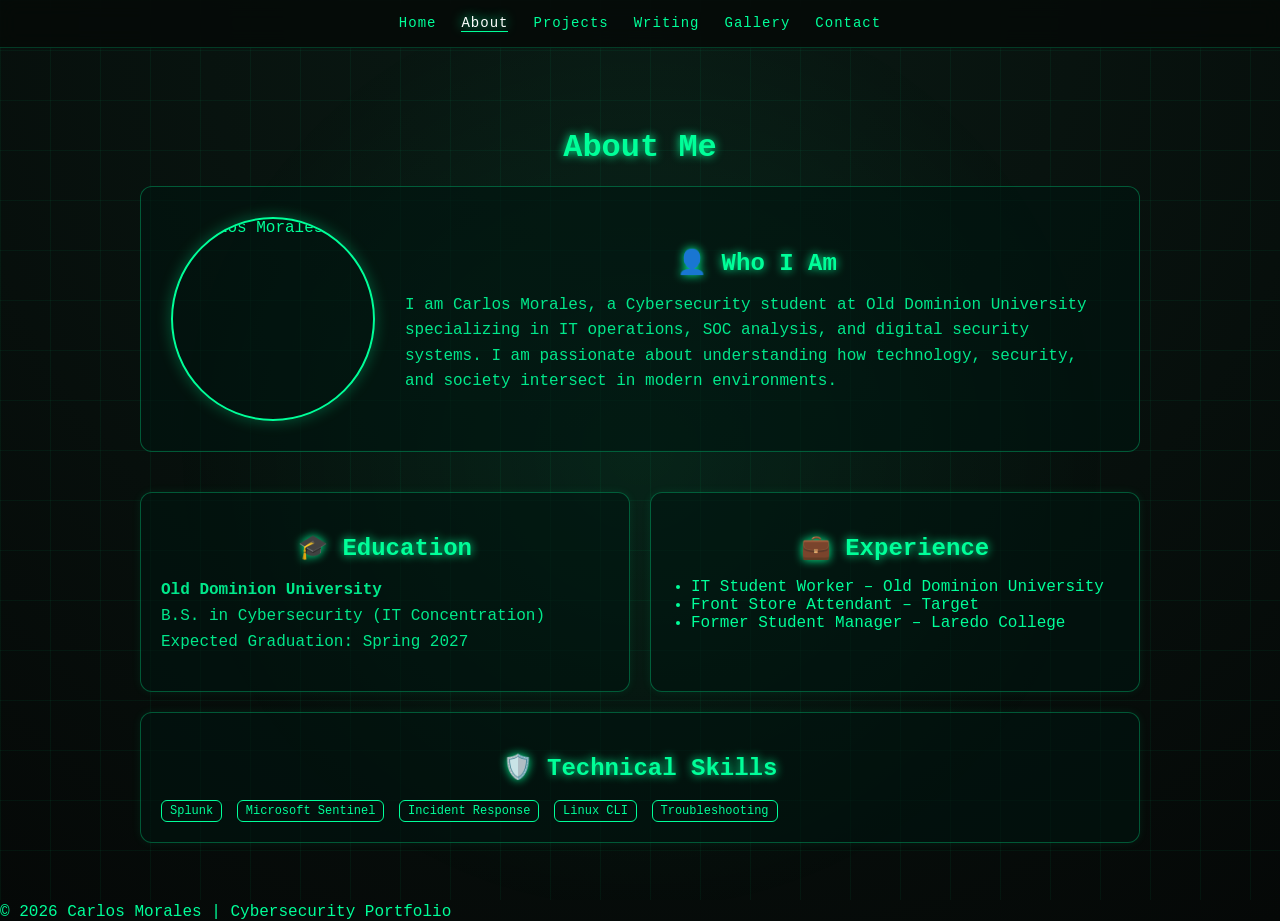
==== about.html @ 2732635e "g" ====
<!DOCTYPE html>
<html lang="en">
<head>
    <meta charset="UTF-8">
    <meta name="viewport" content="width=device-width, initial-scale=1.0">
    <title>About | Carlos Morales</title>
    <link rel="stylesheet" href="css/style.css">
    <style>
        /* --- PROFILE SECTION CSS --- */
        /* Layout and containment for the profile info */
        .profile-header {
            display: flex;
            align-items: center;
            gap: 30px;
            margin-bottom: 40px;
            background: rgba(0, 20, 15, 0.6); /* Semi-transparent green background */
            border: 1px solid rgba(0, 255, 153, 0.3); /* Cybersecurity green border */
            padding: 30px;
            border-radius: 12px;
        }

        /* Styles for your Profile picture circle */
        .profile-pic {
            width: 200px;
            height: 200px;
            border-radius: 50%; /* Perfect circle */
            border: 2px solid #00ff99; /* Glowing green border */
            object-fit: cover; /* Ensures the photo fills the circle beautifully */
            box-shadow: 0 0 15px rgba(0, 255, 153, 0.3); /* Subtle green glow */
            flex-shrink: 0; /* Prevents the circle from being squished on mobile */
        }

        .profile-text {
            flex: 1;
        }

        /* Typography spacing */
        .profile-text h2 {
            margin-bottom: 10px;
        }

        /* --- RESPONSIVE ADJUSTMENTS --- */
        /* For phones and smaller screens */
        @media (max-width: 768px) {
            .profile-header {
                flex-direction: column; /* Stack vertically on small screens */
                text-align: center;
                gap: 15px;
            }
        }
    </style>
</head>
<body>

<nav class="navbar">
    <a href="index.html" class="nav-link">Home</a>
    <a href="about.html" class="nav-link active">About</a>
    <a href="projects.html" class="nav-link">Projects</a>
    <a href="writing.html" class="nav-link">Writing</a>
    <a href="gallery.html" class="nav-link">Gallery</a>
    <a href="contact.html" class="nav-link">Contact</a>
</nav>

<div class="container">

    <h1>About Me</h1>

    <div class="profile-header">
        <img src="assets/Profile.jpg" alt="Carlos Morales" class="profile-pic">
        
        <div class="profile-text">
            <h2>👤 Who I Am</h2>
            <p>
                I am Carlos Morales, a Cybersecurity student at Old Dominion University specializing in IT operations, 
                SOC analysis, and digital security systems. I am passionate about understanding how technology, security, 
                and society intersect in modern environments.
            </p>
        </div>
    </div>

    <div class="grid">
        <div class="card">
            <h2>🎓 Education</h2>
            <p>
                <strong>Old Dominion University</strong><br>
                B.S. in Cybersecurity (IT Concentration)<br>
                Expected Graduation: Spring 2027
            </p>
        </div>

        <div class="card">
            <h2>💼 Experience</h2>
            <ul style="padding-left: 20px;">
                <li>IT Student Worker – Old Dominion University</li>
                <li>Front Store Attendant – Target</li>
                <li>Former Student Manager – Laredo College</li>
            </ul>
        </div>
    </div>

    <div class="card" style="margin-top: 20px;">
        <h2>🛡️ Technical Skills</h2>
        <div class="tag">Splunk</div>
        <div class="tag">Microsoft Sentinel</div>
        <div class="tag">Incident Response</div>
        <div class="tag">Linux CLI</div>
        <div class="tag">Troubleshooting</div>
    </div>

</div>

<footer>
    © 2026 Carlos Morales | Cybersecurity Portfolio
</footer>

</body>
</html>
---- css/style.css ----
/* ===== GLOBAL BASE ===== */
body {
    margin: 0;
    font-family: 'Courier New', monospace;
    background: radial-gradient(circle at top, #0a1a14, #050807);
    color: #00ff99;

    position: relative;
    overflow-x: hidden;
}

/* ===== NAVBAR CORE ===== */
.navbar {
    position: sticky;
    top: 0;
    z-index: 1000;

    display: flex;
    justify-content: center;
    gap: 25px;

    padding: 15px 10px;

    background: rgba(5, 10, 8, 0.85);
    backdrop-filter: blur(10px);

    border-bottom: 1px solid rgba(0, 255, 153, 0.2);
}

/* ===== NAV LINKS ===== */
.nav-link {
    color: #00ff99;
    text-decoration: none;
    font-size: 14px;
    letter-spacing: 1px;

    position: relative;
    transition: all 0.3s ease;
}

.nav-link:hover {
    color: #ffffff;
    text-shadow: 0 0 10px #00ff99;
    transform: translateY(-2px);
}

.nav-link::after {
    content: "";
    position: absolute;
    left: 0;
    bottom: -5px;

    width: 0%;
    height: 1px;

    background: #00ff99;
    transition: width 0.3s ease;
}

.nav-link:hover::after {
    width: 100%;
}

.nav-link.active {
    color: white;
    text-shadow: 0 0 12px #00ff99;
    border-bottom: 1px solid #00ff99;
}

/* ===== CYBER BACKGROUND GRID ===== */
body::before {
    content: "";
    position: fixed;
    top: 0;
    left: 0;

    width: 100%;
    height: 100%;

    background-image:
        linear-gradient(rgba(0,255,153,0.05) 1px, transparent 1px),
        linear-gradient(90deg, rgba(0,255,153,0.05) 1px, transparent 1px);

    background-size: 50px 50px;

    z-index: -2;
    animation: gridMove 20s linear infinite;
}

body::after {
    content: "";
    position: fixed;
    top: 0;
    left: 0;

    width: 100%;
    height: 100%;

    background: radial-gradient(circle at center, rgba(0,255,153,0.08), transparent 60%);
    z-index: -1;
}

@keyframes gridMove {
    0% { transform: translate(0, 0); }
    100% { transform: translate(50px, 50px); }
}

/* ===== LAYOUT SYSTEM ===== */
.container {
    max-width: 1000px;
    margin: auto;
    padding: 60px 20px;
}

/* ===== TYPOGRAPHY ===== */
h1, h2 {
    text-align: center;
    text-shadow: 0 0 10px #00ff99;
}

h1 {
    margin-bottom: 20px;
}

h2 {
    margin-bottom: 10px;
}

p {
    line-height: 1.6;
    opacity: 0.9;
}

/* ===== GRID SYSTEM ===== */
.grid,
.project-grid {
    display: grid;
    grid-template-columns: repeat(auto-fit, minmax(250px, 1fr));
    gap: 20px;
}

/* ===== CARD SYSTEM ===== */
.card,
.project-card {
    background: rgba(0, 20, 15, 0.6);
    border: 1px solid rgba(0,255,153,0.3);
    padding: 20px;
    border-radius: 12px;
    transition: 0.3s;
    box-shadow: 0 0 10px rgba(0,255,153,0.08);
}

.card:hover,
.project-card:hover {
    transform: translateY(-5px);
    box-shadow: 0 0 25px rgba(0,255,153,0.25);
}

/* ===== TAGS (PROJECT LABELS) ===== */
.tag {
    display: inline-block;
    font-size: 12px;
    padding: 3px 8px;
    margin-top: 8px;
    margin-right: 5px;
    border: 1px solid #00ff99;
    border-radius: 6px;
}
/* ===== GALLERY ===== */
.gallery-grid {
    display: grid;
    grid-template-columns: repeat(auto-fit, minmax(250px, 1fr));
    gap: 20px;
    margin-top: 40px;
}

.gallery-item {
    text-align: center;
}

.gallery-item img {
    width: 100%;
    border-radius: 10px;
    border: 1px solid rgba(0,255,153,0.3);
    transition: 0.3s;
}

.gallery-item img:hover {
    transform: scale(1.03);
    box-shadow: 0 0 20px rgba(0,255,153,0.3);
}

.gallery-item p {
    margin-top: 10px;
    font-size: 14px;
    opacity: 0.8;
}
/* =========================================================
   🔥 GALLERY: CASE STUDY MODE UPGRADE
   ========================================================= */

/* ===== GALLERY ITEM UPGRADE ===== */
.gallery-item {
    position: relative;
    overflow: hidden;
    border-radius: 10px;
    border: 1px solid rgba(0,255,153,0.25);
    background: rgba(0,20,15,0.4);
    cursor: pointer;
    transition: 0.3s ease;
}

.gallery-item:hover {
    transform: translateY(-5px);
    box-shadow: 0 0 20px rgba(0,255,153,0.25);
}

.gallery-item img {
    width: 100%;
    height: 200px;
    object-fit: cover;
    display: block;
    transition: 0.4s ease;
}

.gallery-item:hover img {
    transform: scale(1.08);
    filter: brightness(0.6);
}

/* caption overlay */
.gallery-item p {
    position: absolute;
    bottom: 0;
    left: 0;
    width: 100%;
    margin: 0;

    padding: 12px;
    font-size: 13px;

    background: rgba(0,0,0,0.75);
    color: #00ff99;

    opacity: 0;
    transition: 0.3s ease;
}

.gallery-item:hover p {
    opacity: 1;
}


/* =========================================================
   🔥 MODAL SYSTEM (CASE STUDY POPUP)
   ========================================================= */

.modal {
    display: none;
    position: fixed;
    top: 0;
    left: 0;

    width: 100%;
    height: 100%;

    background: rgba(0,0,0,0.85);
    backdrop-filter: blur(6px);

    justify-content: center;
    align-items: center;

    z-index: 2000;
}

.modal-content {
    background: rgba(5, 15, 10, 0.95);
    border: 1px solid #00ff99;
    border-radius: 12px;

    width: 90%;
    max-width: 600px;

    padding: 25px;

    box-shadow: 0 0 25px rgba(0,255,153,0.25);
}

.modal-content h2 {
    margin-top: 0;
    text-shadow: 0 0 10px #00ff99;
}

.close {
    float: right;
    cursor: pointer;
    font-size: 20px;
    color: #00ff99;
    transition: 0.2s;
}

.close:hover {
    color: white;
    text-shadow: 0 0 10px #00ff99;
}


/* =========================================================
   🔥 FADE-IN ANIMATION (GLOBAL POLISH)
   ========================================================= */

.fade-in {
    animation: fadeIn 0.8s ease forwards;
}

@keyframes fadeIn {
    from {
        opacity: 0;
        transform: translateY(15px);
    }
    to {
        opacity: 1;
        transform: translateY(0);
    }
}
html {
    scroll-behavior: smooth;
}
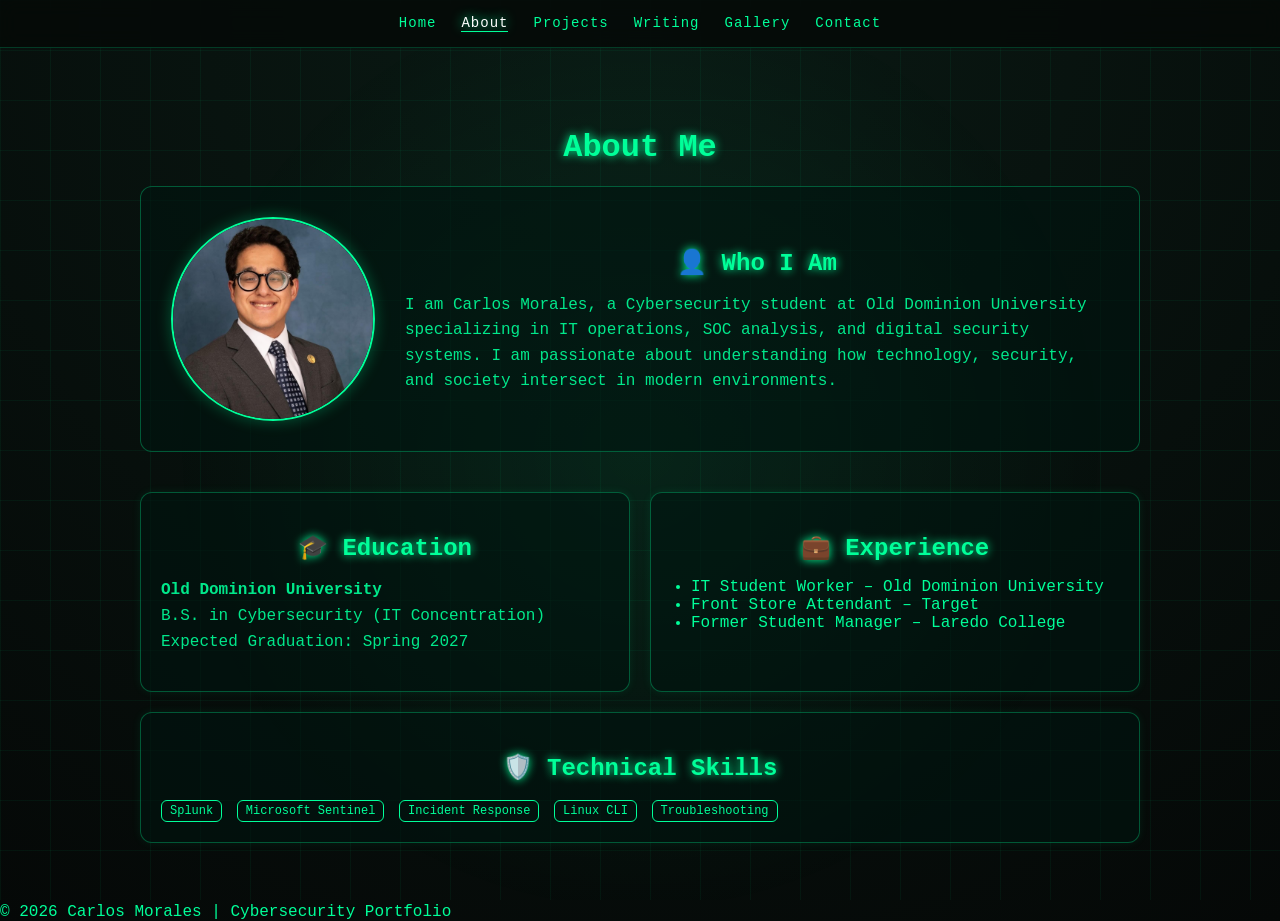
==== commit 0b498b7f: "p" ====
--- a/about.html
+++ b/about.html
@@ -66,7 +66,7 @@
     <h1>About Me</h1>
 
     <div class="profile-header">
-        <img src="assets/Profile.jpg" alt="Carlos Morales" class="profile-pic">
+        <img src="./assets/Profile.jpg" alt="Carlos Morales" class="profile-pic">
         
         <div class="profile-text">
             <h2>👤 Who I Am</h2>
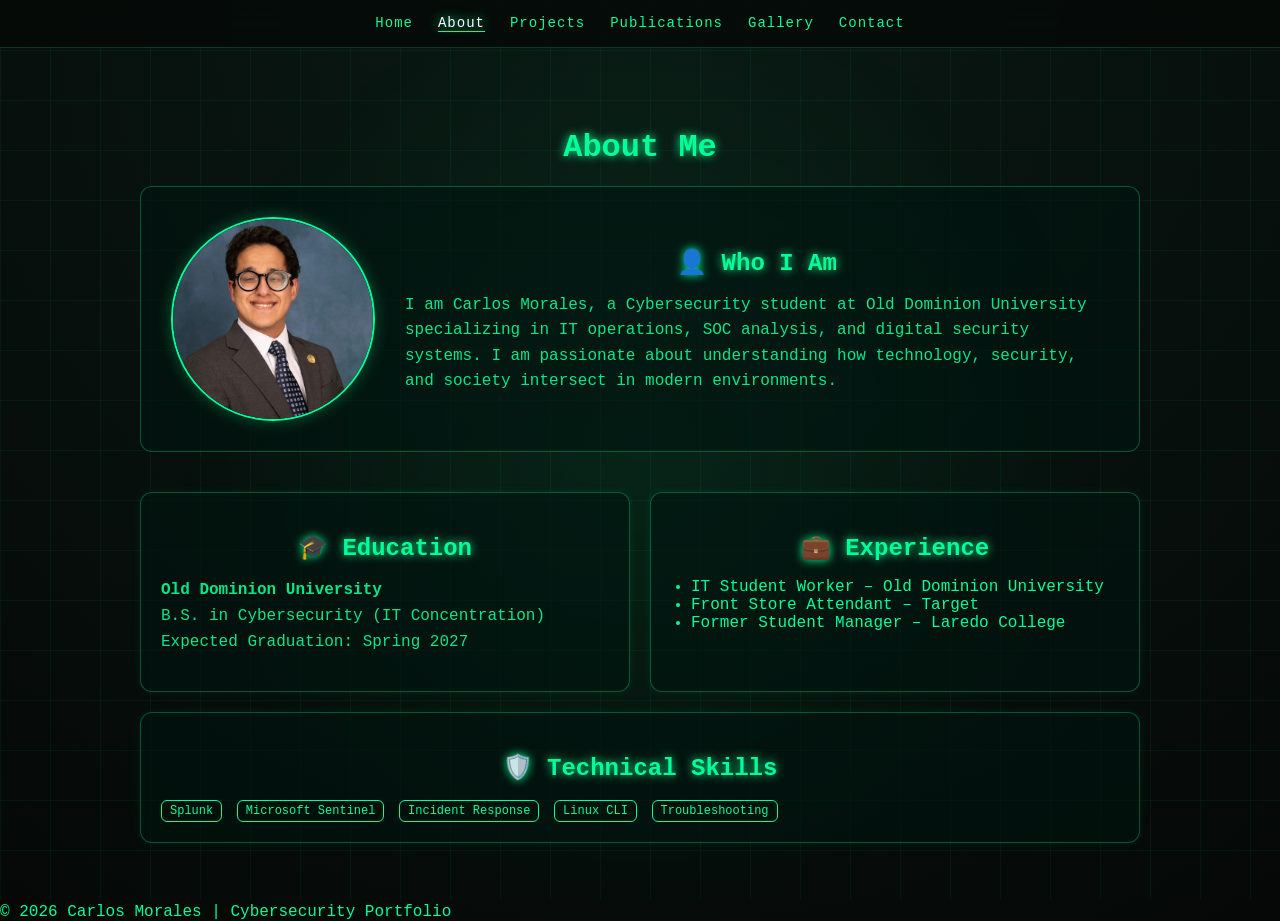
==== commit 40673884: "7" ====
--- a/about.html
+++ b/about.html
@@ -56,7 +56,7 @@
     <a href="index.html" class="nav-link">Home</a>
     <a href="about.html" class="nav-link active">About</a>
     <a href="projects.html" class="nav-link">Projects</a>
-    <a href="writing.html" class="nav-link">Writing</a>
+    <a href="writing.html" class="nav-link">Publications</a>
     <a href="gallery.html" class="nav-link">Gallery</a>
     <a href="contact.html" class="nav-link">Contact</a>
 </nav>
--- a/css/style.css
+++ b/css/style.css
@@ -129,6 +129,19 @@
 p {
     line-height: 1.6;
     opacity: 0.9;
+}
+/* ===== TYPOGRAPHY ===== */
+h1, h2 {
+    text-align: center;
+    text-shadow: 0 0 10px #00ff99;
+}
+
+/* Add this new rule here */
+.center-text {
+    text-align: center;
+    display: block;
+    width: 100%;
+    margin-bottom: 30px;
 }
 
 /* ===== GRID SYSTEM ===== */
@@ -325,4 +338,94 @@
 }
 html {
     scroll-behavior: smooth;
+}
+/* =========================================================
+   🚀 INTERACTIVE GALLERY FIXES
+   ========================================================= */
+
+/* 1. Smooth Scrolling: Makes the page "glide" down instead of jumping instantly */
+html {
+    scroll-behavior: smooth;
+}
+
+/* 2. Scroll Margin: This is the most important part! 
+   It tells the browser: "Stop 100px above the section" so the navbar doesn't cover the title. */
+section {
+    scroll-margin-top: 100px;
+}
+
+/* 3. Blog Container Styling: Adds some extra space between your grid and your stories */
+.blog-container {
+    margin-top: 50px;
+    padding-top: 20px;
+}
+
+/* 4. Link Clean-up: Removes the underline from the images so they look like buttons */
+.gallery-grid a {
+    text-decoration: none;
+    color: inherit;
+    display: block;
+}
+/* =========================================================
+   🚀 WRITING TAB SYSTEM
+   ========================================================= */
+
+.tabs {
+    display: flex;
+    justify-content: center;
+    flex-wrap: wrap;
+    gap: 12px;
+    margin-bottom: 40px;
+}
+
+.tab-button {
+    padding: 10px 18px;
+
+    border: 1px solid rgba(0,255,153,0.4);
+    border-radius: 8px;
+
+    background: rgba(0,20,15,0.5);
+
+    color: #00ff99;
+    font-family: 'Courier New', monospace;
+    font-size: 14px;
+    letter-spacing: 1px;
+
+    cursor: pointer;
+
+    transition: all 0.3s ease;
+}
+
+.tab-button:hover {
+    transform: translateY(-2px);
+    background: rgba(0,255,153,0.12);
+    box-shadow: 0 0 15px rgba(0,255,153,0.25);
+    color: white;
+}
+
+/* ACTIVE TAB */
+.tab-button.active-tab {
+    background: rgba(0,255,153,0.15);
+    box-shadow: 0 0 20px rgba(0,255,153,0.35);
+    color: white;
+}
+
+/* =========================================================
+   ✨ TAB ANIMATIONS
+   ========================================================= */
+
+.tab-content {
+    display: none;
+    opacity: 0;
+    transform: translateY(12px);
+
+    transition:
+        opacity 0.4s ease,
+        transform 0.4s ease;
+}
+
+.tab-content.active {
+    display: block;
+    opacity: 1;
+    transform: translateY(0);
 }
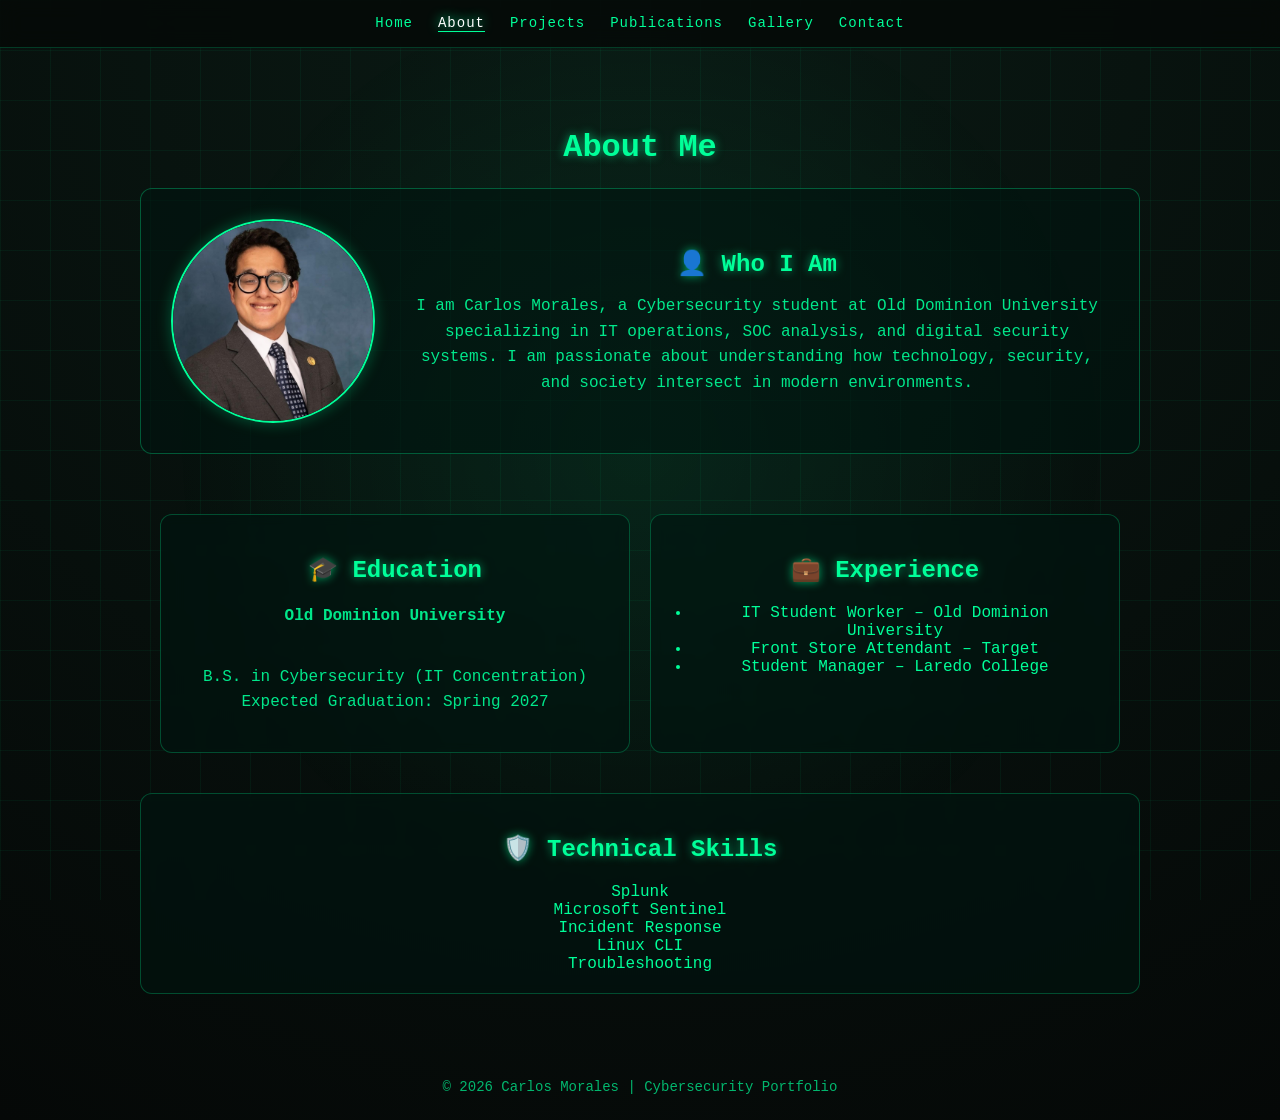
==== commit c1be723a: "2" ====
--- a/about.html
+++ b/about.html
@@ -93,7 +93,7 @@
             <ul style="padding-left: 20px;">
                 <li>IT Student Worker – Old Dominion University</li>
                 <li>Front Store Attendant – Target</li>
-                <li>Former Student Manager – Laredo College</li>
+                <li>Student Manager – Laredo College</li>
             </ul>
         </div>
     </div>
--- a/css/style.css
+++ b/css/style.css
@@ -4,85 +4,22 @@
     font-family: 'Courier New', monospace;
     background: radial-gradient(circle at top, #0a1a14, #050807);
     color: #00ff99;
-
     position: relative;
     overflow-x: hidden;
 }
 
-/* ===== NAVBAR CORE ===== */
-.navbar {
-    position: sticky;
-    top: 0;
-    z-index: 1000;
-
-    display: flex;
-    justify-content: center;
-    gap: 25px;
-
-    padding: 15px 10px;
-
-    background: rgba(5, 10, 8, 0.85);
-    backdrop-filter: blur(10px);
-
-    border-bottom: 1px solid rgba(0, 255, 153, 0.2);
-}
-
-/* ===== NAV LINKS ===== */
-.nav-link {
-    color: #00ff99;
-    text-decoration: none;
-    font-size: 14px;
-    letter-spacing: 1px;
-
-    position: relative;
-    transition: all 0.3s ease;
-}
-
-.nav-link:hover {
-    color: #ffffff;
-    text-shadow: 0 0 10px #00ff99;
-    transform: translateY(-2px);
-}
-
-.nav-link::after {
-    content: "";
-    position: absolute;
-    left: 0;
-    bottom: -5px;
-
-    width: 0%;
-    height: 1px;
-
-    background: #00ff99;
-    transition: width 0.3s ease;
-}
-
-.nav-link:hover::after {
-    width: 100%;
-}
-
-.nav-link.active {
-    color: white;
-    text-shadow: 0 0 12px #00ff99;
-    border-bottom: 1px solid #00ff99;
-}
-
-/* ===== CYBER BACKGROUND GRID ===== */
+/* ===== BACKGROUND GRID ===== */
 body::before {
     content: "";
     position: fixed;
     top: 0;
     left: 0;
-
     width: 100%;
     height: 100%;
-
     background-image:
         linear-gradient(rgba(0,255,153,0.05) 1px, transparent 1px),
         linear-gradient(90deg, rgba(0,255,153,0.05) 1px, transparent 1px);
-
     background-size: 50px 50px;
-
     z-index: -2;
     animation: gridMove 20s linear infinite;
 }
@@ -92,20 +29,72 @@
     position: fixed;
     top: 0;
     left: 0;
-
     width: 100%;
     height: 100%;
-
     background: radial-gradient(circle at center, rgba(0,255,153,0.08), transparent 60%);
     z-index: -1;
 }
 
 @keyframes gridMove {
-    0% { transform: translate(0, 0); }
-    100% { transform: translate(50px, 50px); }
-}
-
-/* ===== LAYOUT SYSTEM ===== */
+    0% {
+        transform: translate(0, 0);
+    }
+    100% {
+        transform: translate(50px, 50px);
+    }
+}
+
+/* ===== HEADER ===== */
+header {
+    text-align: center;
+    padding: 40px 20px 20px;
+}
+
+.center-text {
+    text-align: center;
+    width: 100%;
+    margin: 0 auto;
+    font-size: 18px;
+    opacity: 0.9;
+}
+
+/* ===== NAVBAR ===== */
+.navbar {
+    position: sticky;
+    top: 0;
+    z-index: 1000;
+    display: flex;
+    justify-content: center;
+    gap: 25px;
+    padding: 15px 10px;
+    background: rgba(5, 10, 8, 0.85);
+    backdrop-filter: blur(10px);
+    border-bottom: 1px solid rgba(0, 255, 153, 0.2);
+}
+
+/* ===== NAV LINKS ===== */
+.nav-link {
+    color: #00ff99;
+    text-decoration: none;
+    font-size: 14px;
+    letter-spacing: 1px;
+    position: relative;
+    transition: all 0.3s ease;
+}
+
+.nav-link:hover {
+    color: #ffffff;
+    text-shadow: 0 0 10px #00ff99;
+    transform: translateY(-2px);
+}
+
+.nav-link.active {
+    color: white;
+    text-shadow: 0 0 12px #00ff99;
+    border-bottom: 1px solid #00ff99;
+}
+
+/* ===== LAYOUT ===== */
 .container {
     max-width: 1000px;
     margin: auto;
@@ -113,46 +102,39 @@
 }
 
 /* ===== TYPOGRAPHY ===== */
-h1, h2 {
+h1,
+h2 {
     text-align: center;
     text-shadow: 0 0 10px #00ff99;
-}
-
-h1 {
-    margin-bottom: 20px;
-}
-
-h2 {
-    margin-bottom: 10px;
 }
 
 p {
     line-height: 1.6;
     opacity: 0.9;
 }
-/* ===== TYPOGRAPHY ===== */
-h1, h2 {
-    text-align: center;
-    text-shadow: 0 0 10px #00ff99;
-}
-
-/* Add this new rule here */
-.center-text {
-    text-align: center;
-    display: block;
-    width: 100%;
-    margin-bottom: 30px;
-}
-
-/* ===== GRID SYSTEM ===== */
+
+/* ===== HERO SECTION ===== */
+.hero {
+    text-align: center;
+    padding: 60px 20px 40px;
+    max-width: 1200px;
+    margin: auto;
+}
+
+.hero p {
+    max-width: 1200px;
+    margin: auto;
+}
+
+/* ===== GRID & CARDS ===== */
 .grid,
 .project-grid {
     display: grid;
     grid-template-columns: repeat(auto-fit, minmax(250px, 1fr));
     gap: 20px;
-}
-
-/* ===== CARD SYSTEM ===== */
+    padding: 20px;
+}
+
 .card,
 .project-card {
     background: rgba(0, 20, 15, 0.6);
@@ -160,216 +142,127 @@
     padding: 20px;
     border-radius: 12px;
     transition: 0.3s;
-    box-shadow: 0 0 10px rgba(0,255,153,0.08);
 }
 
 .card:hover,
 .project-card:hover {
     transform: translateY(-5px);
-    box-shadow: 0 0 25px rgba(0,255,153,0.25);
-}
-
-/* ===== TAGS (PROJECT LABELS) ===== */
-.tag {
-    display: inline-block;
-    font-size: 12px;
-    padding: 3px 8px;
-    margin-top: 8px;
-    margin-right: 5px;
-    border: 1px solid #00ff99;
-    border-radius: 6px;
-}
-/* ===== GALLERY ===== */
-.gallery-grid {
+}
+
+/* ===== CONTACT PAGE ENHANCEMENTS ===== */
+
+/* Center + clean layout feel for contact page */
+.container {
+    max-width: 1000px;
+    margin: auto;
+    padding: 60px 20px;
+    text-align: center;
+}
+
+/* ===== GRID IMPROVEMENT ===== */
+.grid {
     display: grid;
     grid-template-columns: repeat(auto-fit, minmax(250px, 1fr));
     gap: 20px;
-    margin-top: 40px;
-}
-
-.gallery-item {
-    text-align: center;
-}
-
-.gallery-item img {
-    width: 100%;
-    border-radius: 10px;
-    border: 1px solid rgba(0,255,153,0.3);
-    transition: 0.3s;
-}
-
-.gallery-item img:hover {
-    transform: scale(1.03);
-    box-shadow: 0 0 20px rgba(0,255,153,0.3);
-}
-
-.gallery-item p {
-    margin-top: 10px;
+    margin-top: 20px;
+    align-items: stretch;
+}
+
+/* ===== CARD UPGRADE ===== */
+.card {
+    background: rgba(0, 20, 15, 0.6);
+    border: 1px solid rgba(0, 255, 153, 0.25);
+    padding: 20px;
+    border-radius: 12px;
+    transition: all 0.3s ease;
+    backdrop-filter: blur(6px);
+}
+
+.card:hover {
+    transform: translateY(-6px);
+    border-color: rgba(0, 255, 153, 0.6);
+    box-shadow: 0 0 18px rgba(0, 255, 153, 0.15);
+}
+
+/* ===== CARD TEXT SPACING ===== */
+.card p {
+    display: flex;
+    justify-content: center;
+    gap: 10px;
+    flex-wrap: wrap;
+    margin-top: 12px;
+}
+
+/* ===== BUTTON UPGRADE (CYBER STYLE) ===== */
+.btn {
+    display: inline-block;
+    padding: 10px 16px;
+    border: 1px solid rgba(0,255,153,0.4);
+    border-radius: 8px;
+    background: rgba(0,20,15,0.5);
+    color: #00ff99;
+    text-decoration: none;
+    font-weight: bold;
+    letter-spacing: 0.5px;
+    transition: all 0.3s ease;
+}
+
+.btn:hover {
+    background: rgba(0,255,153,0.15);
+    color: #ffffff;
+    box-shadow: 0 0 12px rgba(0,255,153,0.4);
+    transform: translateY(-2px);
+}
+
+/* ===== HEADING ENHANCEMENT ===== */
+h1, h2, h3 {
+    text-shadow: 0 0 10px rgba(0,255,153,0.6);
+}
+
+/* ===== CONTACT SECTION SPACING ===== */
+.card h3 {
+    margin-bottom: 10px;
+}
+
+/* ===== MOBILE FIXES ===== */
+@media (max-width: 600px) {
+    .card p {
+        flex-direction: column;
+        align-items: center;
+    }
+
+    .btn {
+        width: 100%;
+        text-align: center;
+    }
+}
+
+/* ===== BUTTONS ===== */
+.btn {
+    padding: 12px 22px;
+    border: 1px solid rgba(0,255,153,0.4);
+    border-radius: 8px;
+    background: rgba(0,20,15,0.5);
+    color: #00ff99;
+    text-decoration: none;
+    transition: 0.3s ease;
+}
+
+.btn:hover {
+    background: rgba(0,255,153,0.12);
+    color: white;
+    box-shadow: 0 0 10px rgba(0,255,153,0.3);
+}
+
+/* ===== FOOTER ===== */
+footer {
+    text-align: center;
+    padding: 25px;
+    opacity: 0.7;
     font-size: 14px;
-    opacity: 0.8;
-}
-/* =========================================================
-   🔥 GALLERY: CASE STUDY MODE UPGRADE
-   ========================================================= */
-
-/* ===== GALLERY ITEM UPGRADE ===== */
-.gallery-item {
-    position: relative;
-    overflow: hidden;
-    border-radius: 10px;
-    border: 1px solid rgba(0,255,153,0.25);
-    background: rgba(0,20,15,0.4);
-    cursor: pointer;
-    transition: 0.3s ease;
-}
-
-.gallery-item:hover {
-    transform: translateY(-5px);
-    box-shadow: 0 0 20px rgba(0,255,153,0.25);
-}
-
-.gallery-item img {
-    width: 100%;
-    height: 200px;
-    object-fit: cover;
-    display: block;
-    transition: 0.4s ease;
-}
-
-.gallery-item:hover img {
-    transform: scale(1.08);
-    filter: brightness(0.6);
-}
-
-/* caption overlay */
-.gallery-item p {
-    position: absolute;
-    bottom: 0;
-    left: 0;
-    width: 100%;
-    margin: 0;
-
-    padding: 12px;
-    font-size: 13px;
-
-    background: rgba(0,0,0,0.75);
-    color: #00ff99;
-
-    opacity: 0;
-    transition: 0.3s ease;
-}
-
-.gallery-item:hover p {
-    opacity: 1;
-}
-
-
-/* =========================================================
-   🔥 MODAL SYSTEM (CASE STUDY POPUP)
-   ========================================================= */
-
-.modal {
-    display: none;
-    position: fixed;
-    top: 0;
-    left: 0;
-
-    width: 100%;
-    height: 100%;
-
-    background: rgba(0,0,0,0.85);
-    backdrop-filter: blur(6px);
-
-    justify-content: center;
-    align-items: center;
-
-    z-index: 2000;
-}
-
-.modal-content {
-    background: rgba(5, 15, 10, 0.95);
-    border: 1px solid #00ff99;
-    border-radius: 12px;
-
-    width: 90%;
-    max-width: 600px;
-
-    padding: 25px;
-
-    box-shadow: 0 0 25px rgba(0,255,153,0.25);
-}
-
-.modal-content h2 {
-    margin-top: 0;
-    text-shadow: 0 0 10px #00ff99;
-}
-
-.close {
-    float: right;
-    cursor: pointer;
-    font-size: 20px;
-    color: #00ff99;
-    transition: 0.2s;
-}
-
-.close:hover {
-    color: white;
-    text-shadow: 0 0 10px #00ff99;
-}
-
-
-/* =========================================================
-   🔥 FADE-IN ANIMATION (GLOBAL POLISH)
-   ========================================================= */
-
-.fade-in {
-    animation: fadeIn 0.8s ease forwards;
-}
-
-@keyframes fadeIn {
-    from {
-        opacity: 0;
-        transform: translateY(15px);
-    }
-    to {
-        opacity: 1;
-        transform: translateY(0);
-    }
-}
-html {
-    scroll-behavior: smooth;
-}
-/* =========================================================
-   🚀 INTERACTIVE GALLERY FIXES
-   ========================================================= */
-
-/* 1. Smooth Scrolling: Makes the page "glide" down instead of jumping instantly */
-html {
-    scroll-behavior: smooth;
-}
-
-/* 2. Scroll Margin: This is the most important part! 
-   It tells the browser: "Stop 100px above the section" so the navbar doesn't cover the title. */
-section {
-    scroll-margin-top: 100px;
-}
-
-/* 3. Blog Container Styling: Adds some extra space between your grid and your stories */
-.blog-container {
-    margin-top: 50px;
-    padding-top: 20px;
-}
-
-/* 4. Link Clean-up: Removes the underline from the images so they look like buttons */
-.gallery-grid a {
-    text-decoration: none;
-    color: inherit;
-    display: block;
-}
-/* =========================================================
-   🚀 WRITING TAB SYSTEM
-   ========================================================= */
-
+}
+
+/* ===== TABS ===== */
 .tabs {
     display: flex;
     justify-content: center;
@@ -380,52 +273,95 @@
 
 .tab-button {
     padding: 10px 18px;
-
     border: 1px solid rgba(0,255,153,0.4);
     border-radius: 8px;
-
     background: rgba(0,20,15,0.5);
-
     color: #00ff99;
     font-family: 'Courier New', monospace;
-    font-size: 14px;
-    letter-spacing: 1px;
-
     cursor: pointer;
-
-    transition: all 0.3s ease;
+    transition: 0.3s;
 }
 
 .tab-button:hover {
-    transform: translateY(-2px);
     background: rgba(0,255,153,0.12);
-    box-shadow: 0 0 15px rgba(0,255,153,0.25);
     color: white;
 }
 
-/* ACTIVE TAB */
 .tab-button.active-tab {
     background: rgba(0,255,153,0.15);
-    box-shadow: 0 0 20px rgba(0,255,153,0.35);
     color: white;
 }
 
-/* =========================================================
-   ✨ TAB ANIMATIONS
-   ========================================================= */
-
+/* ===== TAB CONTENT ===== */
 .tab-content {
     display: none;
     opacity: 0;
     transform: translateY(12px);
-
-    transition:
-        opacity 0.4s ease,
-        transform 0.4s ease;
+    transition: 0.4s ease;
 }
 
 .tab-content.active {
     display: block;
     opacity: 1;
     transform: translateY(0);
+}
+
+/* ===== EMPTY STATE ===== */
+.empty-state {
+    text-align: center;
+    margin-top: 40px;
+    opacity: 0.85;
+}
+
+.empty-state svg {
+    display: block;
+    margin: 0 auto 10px auto;
+    filter: drop-shadow(0 0 10px rgba(0,255,153,0.3));
+    animation: float 3s ease-in-out infinite;
+}
+
+@keyframes float {
+    0%, 100% {
+        transform: translateY(0);
+    }
+    50% {
+        transform: translateY(-6px);
+    }
+}
+
+/* ===== GLOBAL SMOOTH SCROLL ===== */
+html {
+    scroll-behavior: smooth;
+}
+
+section {
+    scroll-margin-top: 100px;
+}
+
+/* ===== GALLERY ===== */
+.gallery-grid {
+    display: grid;
+    grid-template-columns: repeat(auto-fit, minmax(220px, 1fr));
+    gap: 20px;
+    align-items: start;
+}
+
+.gallery-item {
+    height: 220px;
+    overflow: hidden;
+    border-radius: 12px;
+    position: relative;
+    border: 1px solid rgba(0,255,153,0.2);
+}
+
+.gallery-item img {
+    width: 100%;
+    height: 100%;
+    object-fit: cover;
+    display: block;
+    transition: 0.3s ease;
+}
+
+.gallery-item:hover img {
+    transform: scale(1.05);
 }
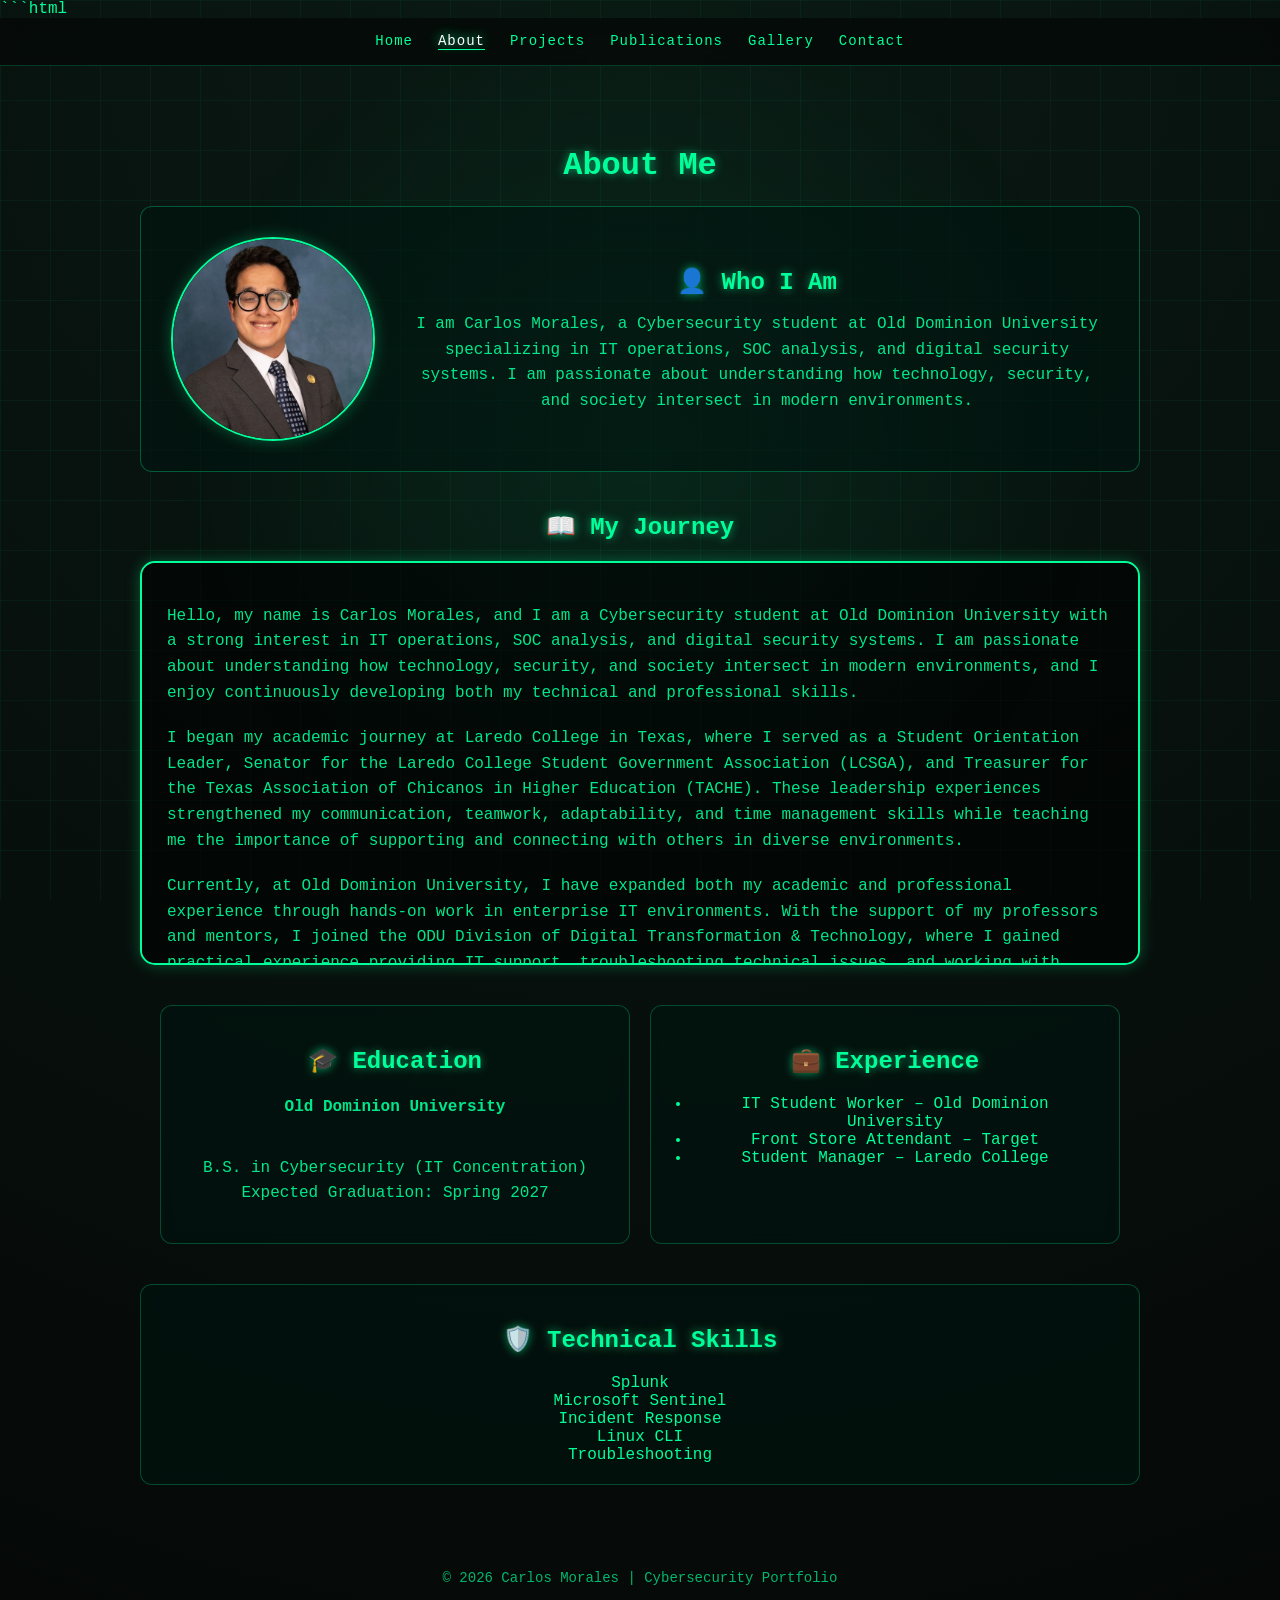
==== commit c5ea7114: "About" ====
--- a/about.html
+++ b/about.html
@@ -1,3 +1,4 @@
+```html
 <!DOCTYPE html>
 <html lang="en">
 <head>
@@ -5,51 +6,88 @@
     <meta name="viewport" content="width=device-width, initial-scale=1.0">
     <title>About | Carlos Morales</title>
     <link rel="stylesheet" href="css/style.css">
+
     <style>
         /* --- PROFILE SECTION CSS --- */
-        /* Layout and containment for the profile info */
+
         .profile-header {
             display: flex;
             align-items: center;
             gap: 30px;
             margin-bottom: 40px;
-            background: rgba(0, 20, 15, 0.6); /* Semi-transparent green background */
-            border: 1px solid rgba(0, 255, 153, 0.3); /* Cybersecurity green border */
+            background: rgba(0, 20, 15, 0.6);
+            border: 1px solid rgba(0, 255, 153, 0.3);
             padding: 30px;
             border-radius: 12px;
         }
 
-        /* Styles for your Profile picture circle */
         .profile-pic {
             width: 200px;
             height: 200px;
-            border-radius: 50%; /* Perfect circle */
-            border: 2px solid #00ff99; /* Glowing green border */
-            object-fit: cover; /* Ensures the photo fills the circle beautifully */
-            box-shadow: 0 0 15px rgba(0, 255, 153, 0.3); /* Subtle green glow */
-            flex-shrink: 0; /* Prevents the circle from being squished on mobile */
+            border-radius: 50%;
+            border: 2px solid #00ff99;
+            object-fit: cover;
+            box-shadow: 0 0 15px rgba(0, 255, 153, 0.3);
+            flex-shrink: 0;
         }
 
         .profile-text {
             flex: 1;
         }
 
-        /* Typography spacing */
         .profile-text h2 {
             margin-bottom: 10px;
         }
 
-        /* --- RESPONSIVE ADJUSTMENTS --- */
-        /* For phones and smaller screens */
+        /* --- SCROLLABLE ABOUT SECTION --- */
+
+        .about-pane {
+            margin-top: 30px;
+        }
+
+        .scroll-pane {
+            max-height: 350px;
+            overflow-y: scroll;
+            padding: 25px;
+            border: 2px solid #00ff99;
+            border-radius: 15px;
+            background: rgba(0, 0, 0, 0.6);
+            box-shadow: 0 0 15px rgba(0,255,153,0.3);
+            line-height: 1.8;
+            text-align: left;
+        }
+
+        .scroll-pane p {
+            margin-bottom: 20px;
+        }
+
+        /* Custom Scrollbar */
+
+        .scroll-pane::-webkit-scrollbar {
+            width: 10px;
+        }
+
+        .scroll-pane::-webkit-scrollbar-thumb {
+            background: #00ff99;
+            border-radius: 10px;
+        }
+
+        .scroll-pane::-webkit-scrollbar-track {
+            background: #111;
+        }
+
+        /* --- RESPONSIVE DESIGN --- */
+
         @media (max-width: 768px) {
             .profile-header {
-                flex-direction: column; /* Stack vertically on small screens */
+                flex-direction: column;
                 text-align: center;
                 gap: 15px;
             }
         }
     </style>
 </head>
+
 <body>
 
 <nav class="navbar">
@@ -67,18 +105,57 @@
 
     <div class="profile-header">
         <img src="./assets/Profile.jpg" alt="Carlos Morales" class="profile-pic">
-        
+
         <div class="profile-text">
             <h2>👤 Who I Am</h2>
             <p>
-                I am Carlos Morales, a Cybersecurity student at Old Dominion University specializing in IT operations, 
-                SOC analysis, and digital security systems. I am passionate about understanding how technology, security, 
-                and society intersect in modern environments.
+                I am Carlos Morales, a Cybersecurity student at Old Dominion University specializing in IT operations,
+                SOC analysis, and digital security systems. I am passionate about understanding how technology,
+                security, and society intersect in modern environments.
             </p>
         </div>
     </div>
 
+    <!-- SCROLLABLE ABOUT SECTION -->
+
+    <section class="about-pane">
+        <h2>📖 My Journey</h2>
+
+        <div class="scroll-pane">
+
+            <p>
+                Hello, my name is Carlos Morales, and I am a Cybersecurity student at Old Dominion University with a strong interest in IT operations, SOC analysis, and digital security systems. I am passionate about understanding how technology, security, and society intersect in modern environments, and I enjoy continuously developing both my technical and professional skills.
+            </p>
+
+            <p>
+                I began my academic journey at Laredo College in Texas, where I served as a Student Orientation Leader, Senator for the Laredo College Student Government Association (LCSGA), and Treasurer for the Texas Association of Chicanos in Higher Education (TACHE). These leadership experiences strengthened my communication, teamwork, adaptability, and time management skills while teaching me the importance of supporting and connecting with others in diverse environments.
+            </p>
+
+            <p>
+                Currently, at Old Dominion University, I have expanded both my academic and professional experience through hands-on work in enterprise IT environments. With the support of my professors and mentors, I joined the ODU Division of Digital Transformation & Technology, where I gained practical experience providing IT support, troubleshooting technical issues, and working with enterprise systems that support the university community.
+            </p>
+
+            <p>
+                In addition to my university experience, I continue developing my cybersecurity knowledge through the Chegg Skills Cybersecurity Program supported by Target and the TEEM Cybersecurity Mentorship Program. These opportunities have allowed me to strengthen my understanding of cybersecurity operations while receiving career guidance and industry insight from experienced IT professionals.
+            </p>
+
+            <p>
+                Originally from Texas near the U.S.–Mexico border, I grew up in a strong Latino community that shaped my identity, values, and perspective. Moving to Virginia for my education challenged me to grow independently while staying connected to my culture and background. My family taught me the importance of humility, kindness, discipline, and hard work—values that continue to guide me throughout my academic and professional journey.
+            </p>
+
+            <p>
+                Outside of academics and technology, I value community involvement and cultural connection. Being involved in organizations such as ODU WEPA has allowed me to stay connected to my roots through music, dance, and shared experiences while also strengthening my confidence and leadership skills.
+            </p>
+
+            <p>
+                Overall, I am pursuing a career in cybersecurity while building a foundation in IT support, security operations, and enterprise technology. I am motivated by continuous learning, professional growth, and the opportunity to contribute to secure and reliable systems that positively impact organizations and communities.
+            </p>
+
+        </div>
+    </section>
+
     <div class="grid">
+
         <div class="card">
             <h2>🎓 Education</h2>
             <p>
@@ -90,16 +167,19 @@
 
         <div class="card">
             <h2>💼 Experience</h2>
+
             <ul style="padding-left: 20px;">
                 <li>IT Student Worker – Old Dominion University</li>
                 <li>Front Store Attendant – Target</li>
                 <li>Student Manager – Laredo College</li>
             </ul>
         </div>
+
     </div>
 
     <div class="card" style="margin-top: 20px;">
         <h2>🛡️ Technical Skills</h2>
+
         <div class="tag">Splunk</div>
         <div class="tag">Microsoft Sentinel</div>
         <div class="tag">Incident Response</div>
@@ -114,4 +194,5 @@
 </footer>
 
 </body>
-</html>+</html>
+```
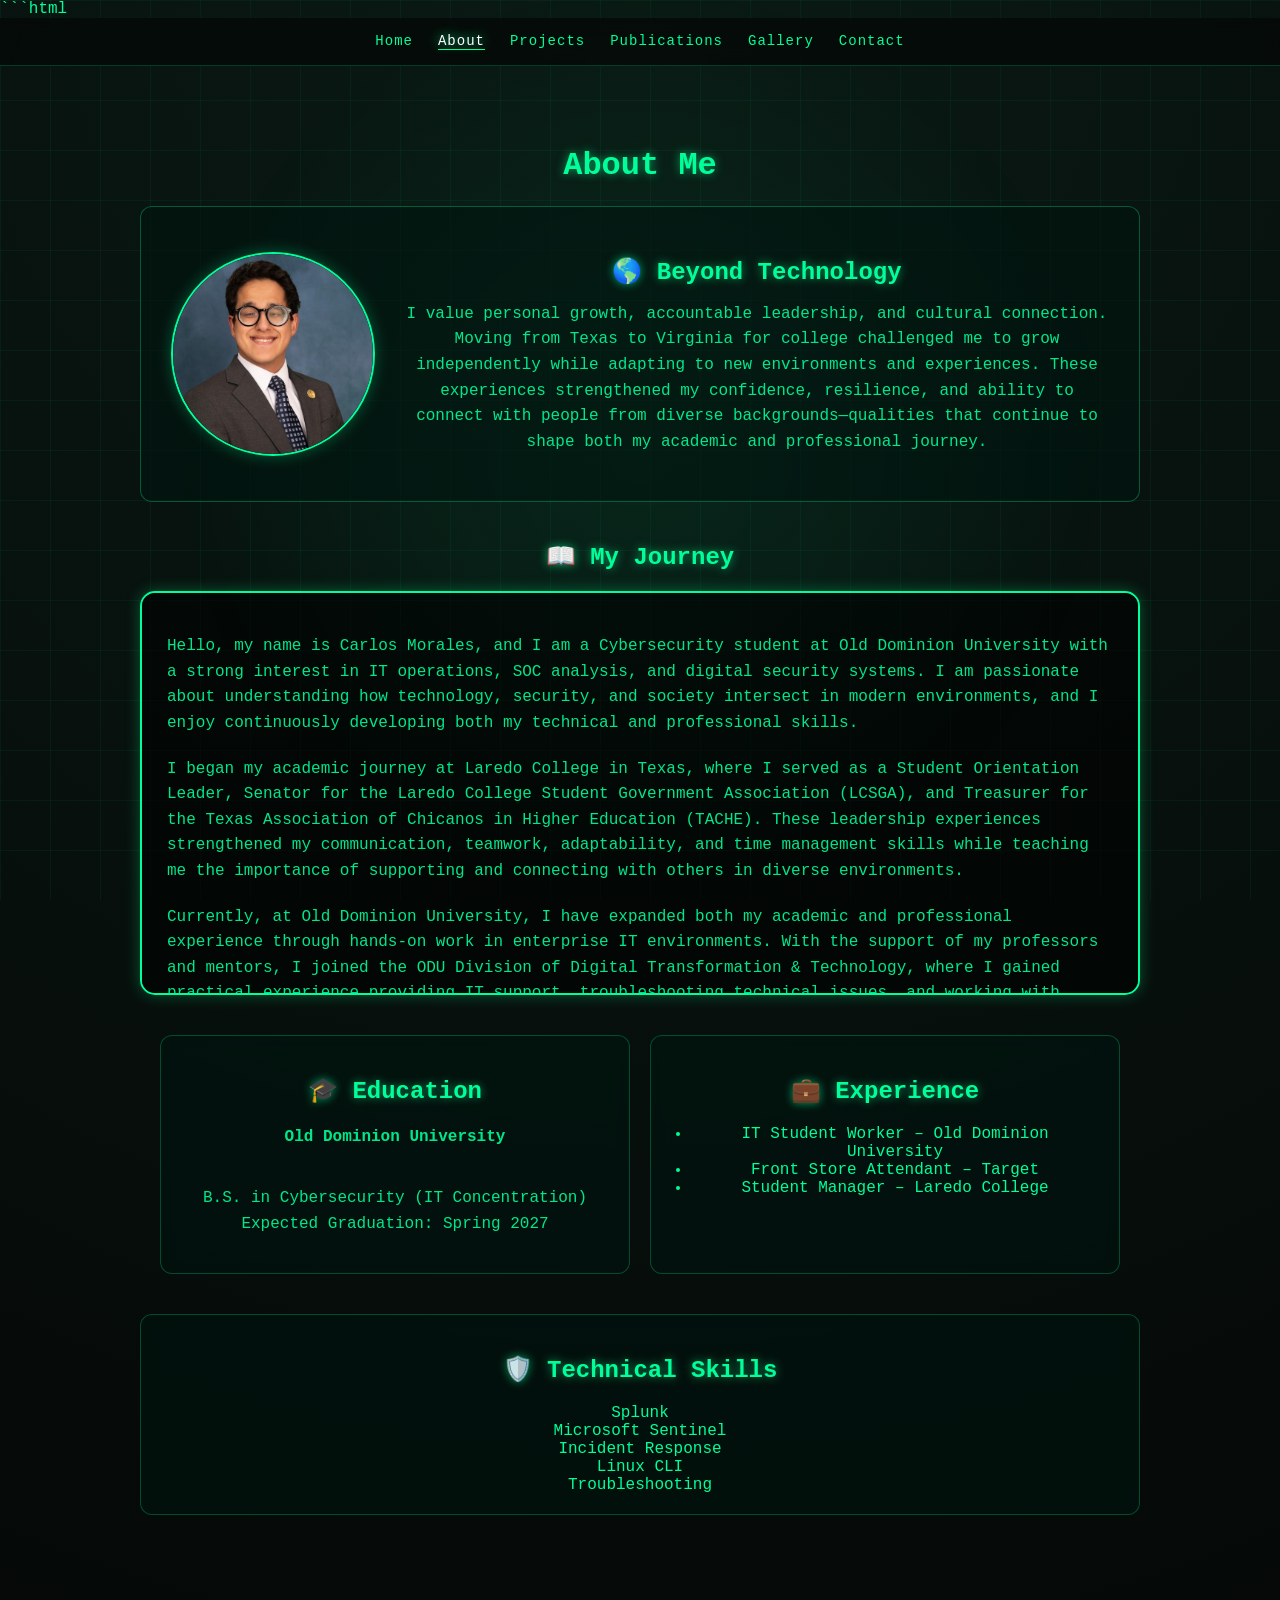
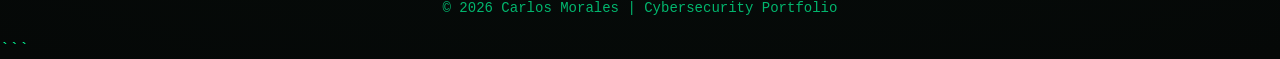
==== commit 5d8a3e8d: "1" ====
--- a/about.html
+++ b/about.html
@@ -106,12 +106,14 @@
     <div class="profile-header">
         <img src="./assets/Profile.jpg" alt="Carlos Morales" class="profile-pic">
 
-        <div class="profile-text">
-            <h2>👤 Who I Am</h2>
-            <p>
-                I am Carlos Morales, a Cybersecurity student at Old Dominion University specializing in IT operations,
-                SOC analysis, and digital security systems. I am passionate about understanding how technology,
-                security, and society intersect in modern environments.
+ <div class="profile-text">
+    <h2>🌎 Beyond Technology</h2>
+            <p>
+                I value personal growth, accountable leadership, and cultural connection. 
+                Moving from Texas to Virginia for college challenged me to grow independently while adapting to 
+                new environments and experiences. These experiences strengthened my confidence, resilience, and 
+                ability to connect with people from diverse backgrounds—qualities that continue to shape both my 
+                academic and professional journey.
             </p>
         </div>
     </div>
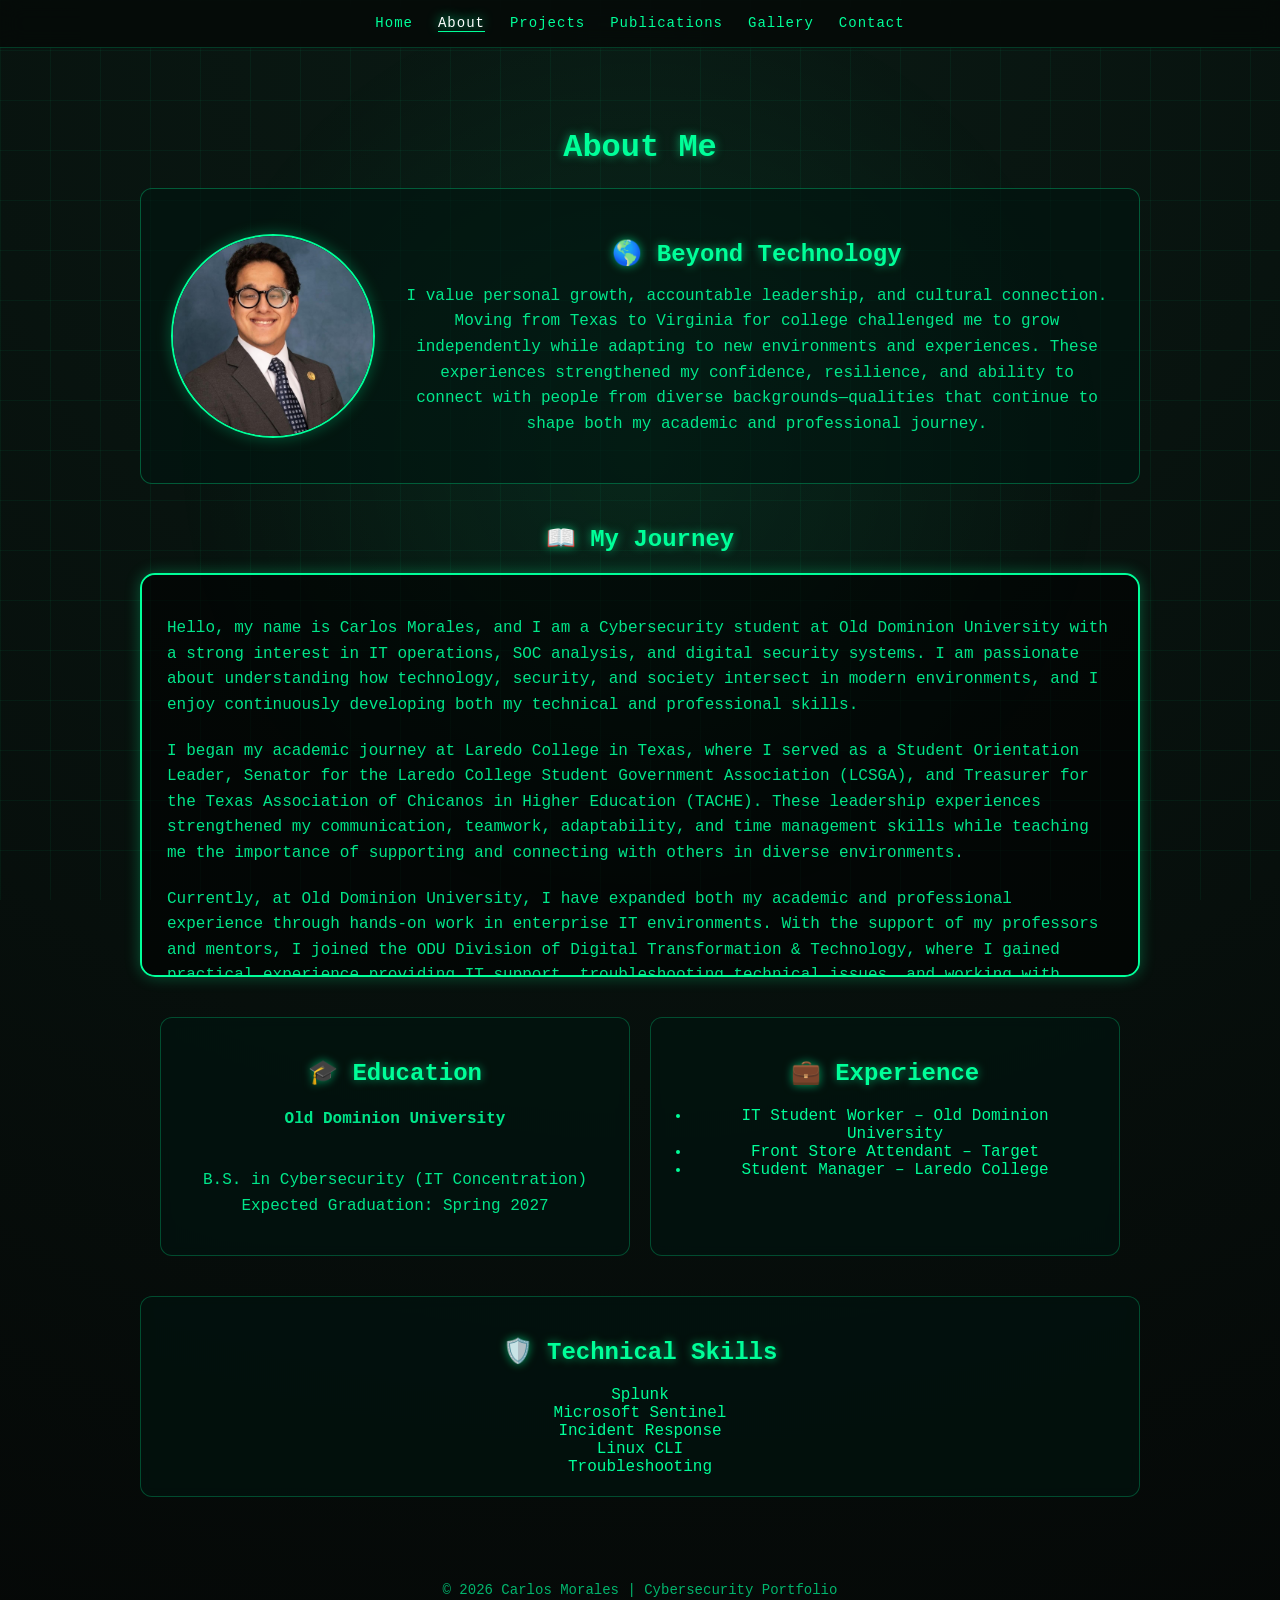
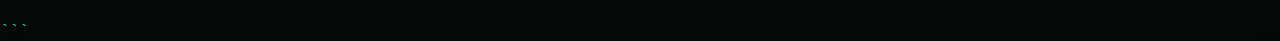
==== commit 6c154dd4: "```html" ====
--- a/about.html
+++ b/about.html
@@ -1,4 +1,4 @@
-```html
+
 <!DOCTYPE html>
 <html lang="en">
 <head>
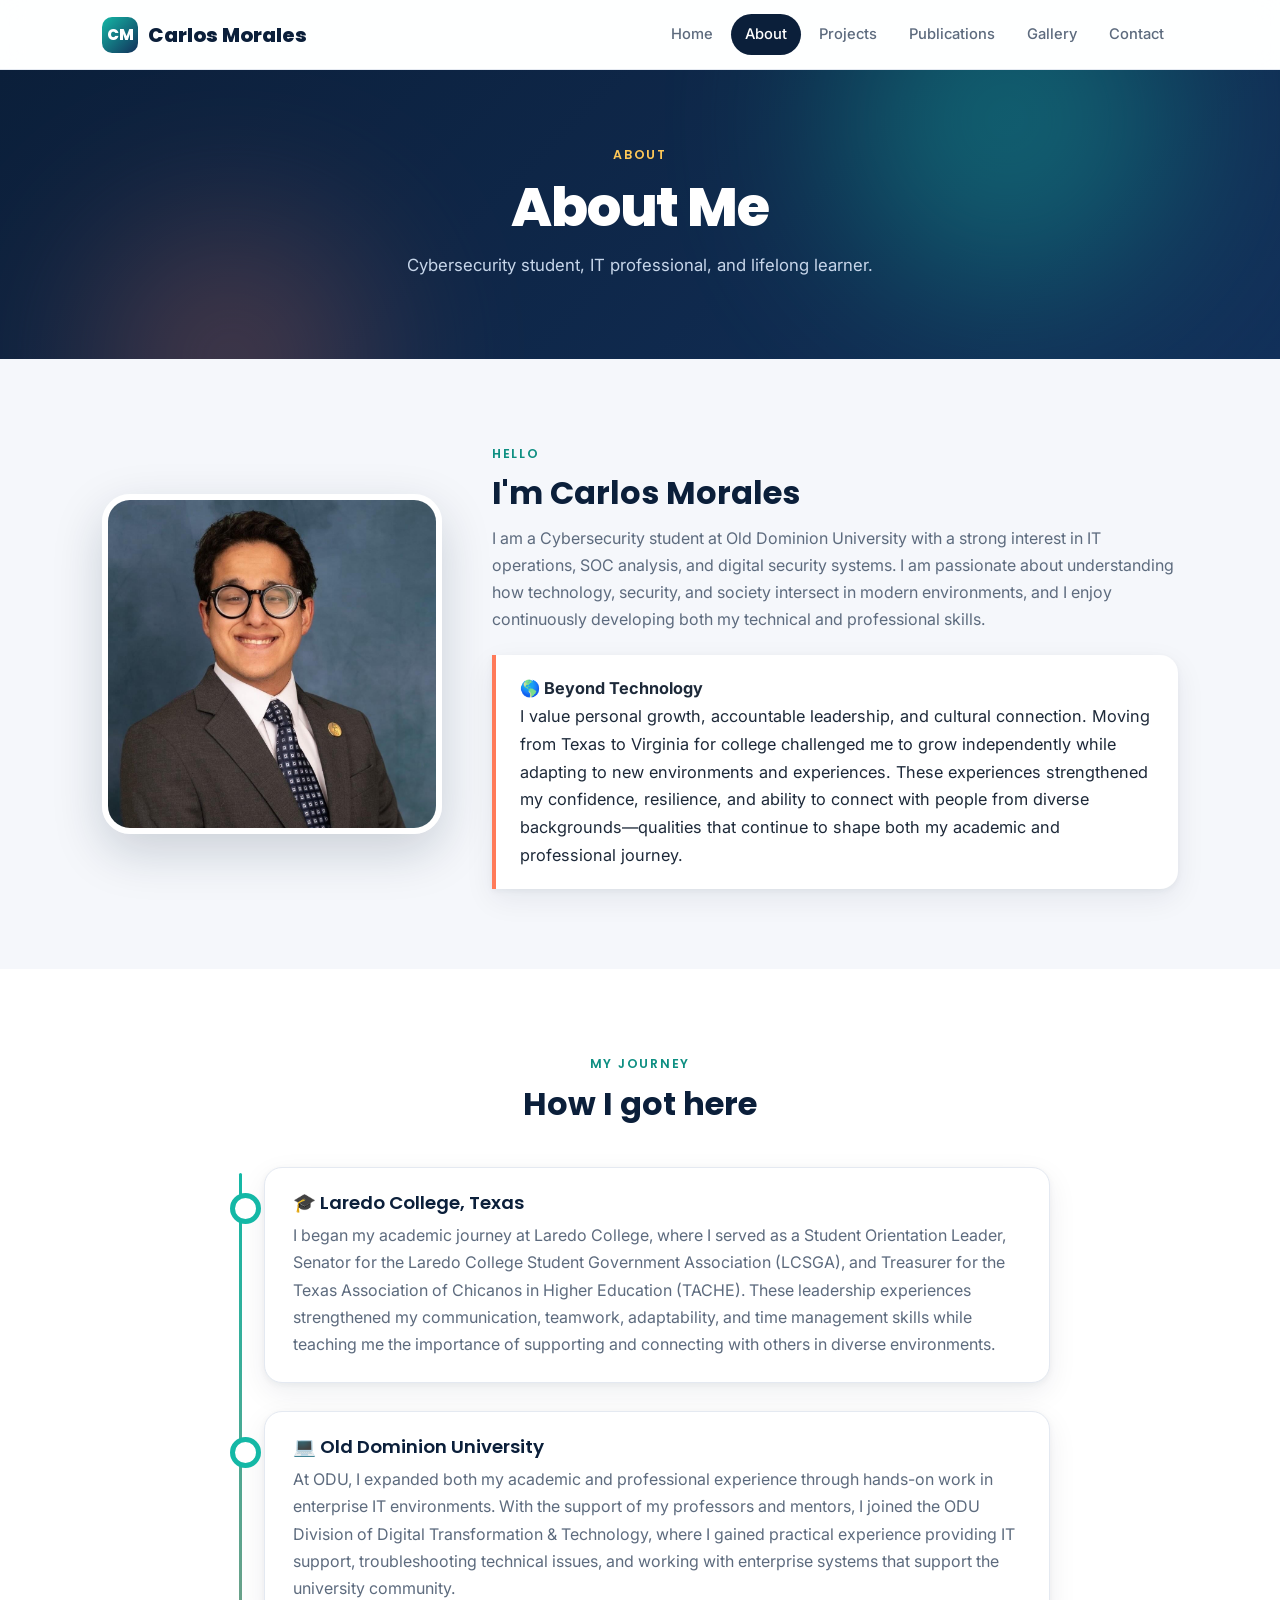
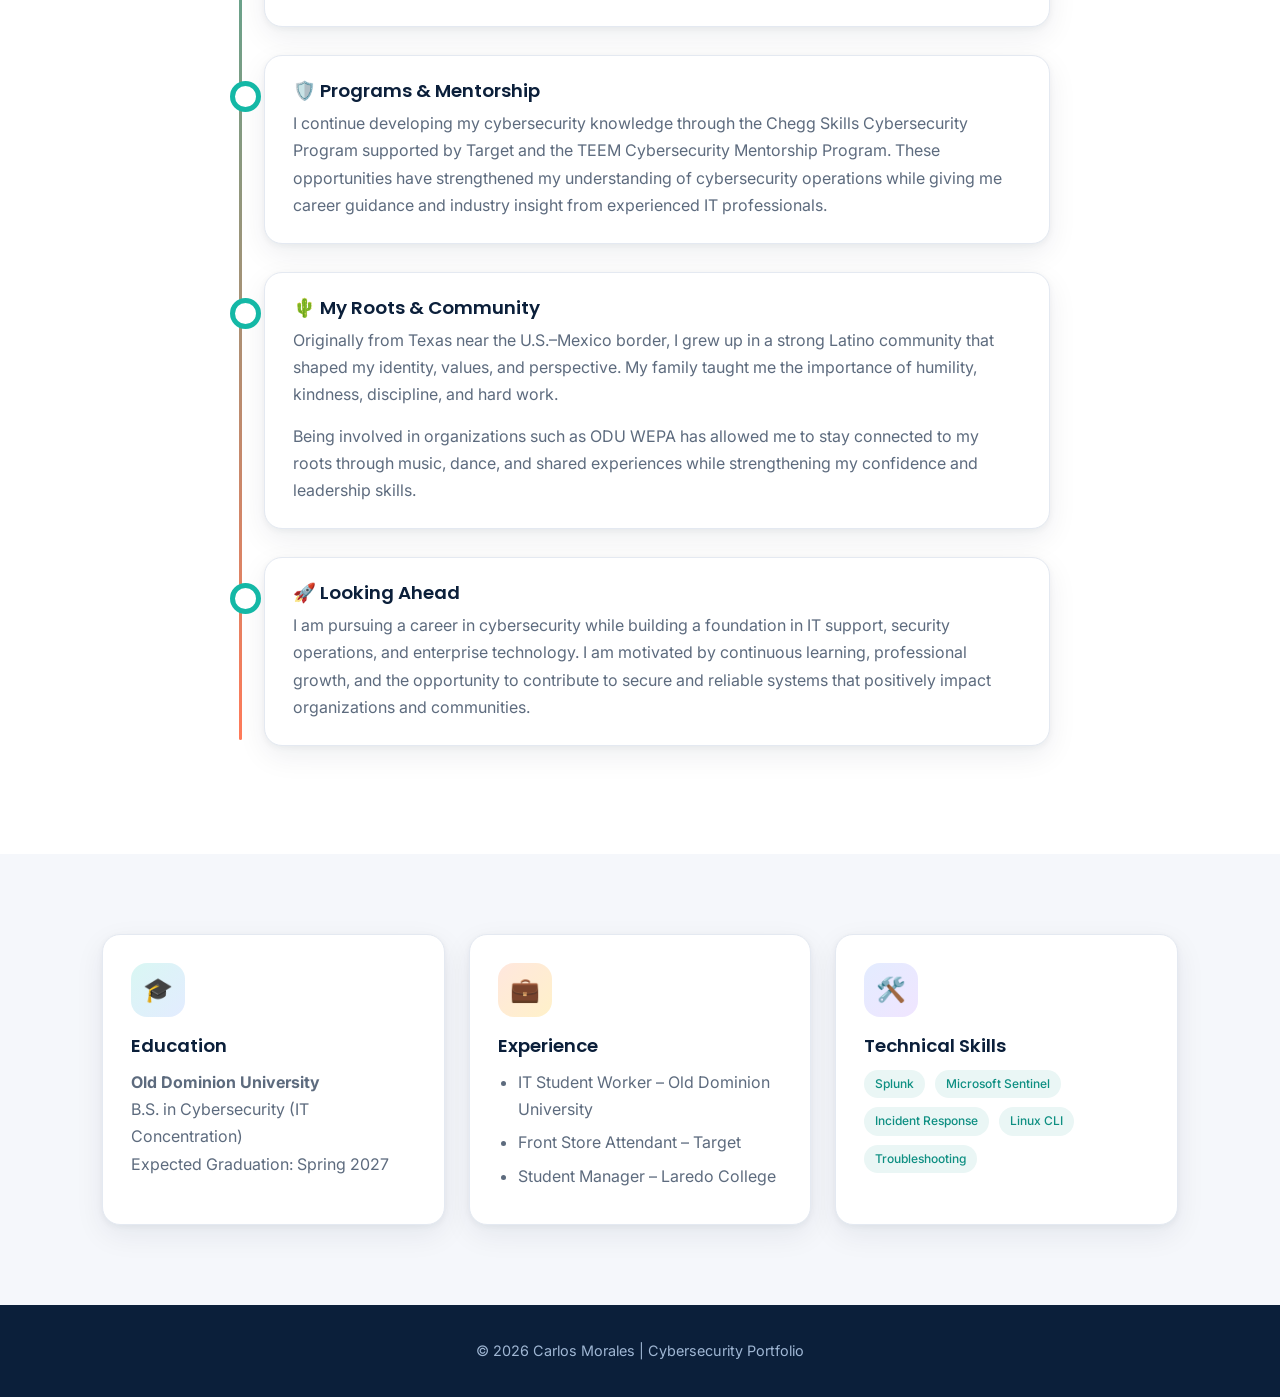
==== commit 7d912b38: "Brand New Portfolio 1" ====
--- a/about.html
+++ b/about.html
@@ -1,4 +1,3 @@
-
 <!DOCTYPE html>
 <html lang="en">
 <head>
@@ -6,195 +5,178 @@
     <meta name="viewport" content="width=device-width, initial-scale=1.0">
     <title>About | Carlos Morales</title>
     <link rel="stylesheet" href="css/style.css">
-
-    <style>
-        /* --- PROFILE SECTION CSS --- */
-
-        .profile-header {
-            display: flex;
-            align-items: center;
-            gap: 30px;
-            margin-bottom: 40px;
-            background: rgba(0, 20, 15, 0.6);
-            border: 1px solid rgba(0, 255, 153, 0.3);
-            padding: 30px;
-            border-radius: 12px;
-        }
-
-        .profile-pic {
-            width: 200px;
-            height: 200px;
-            border-radius: 50%;
-            border: 2px solid #00ff99;
-            object-fit: cover;
-            box-shadow: 0 0 15px rgba(0, 255, 153, 0.3);
-            flex-shrink: 0;
-        }
-
-        .profile-text {
-            flex: 1;
-        }
-
-        .profile-text h2 {
-            margin-bottom: 10px;
-        }
-
-        /* --- SCROLLABLE ABOUT SECTION --- */
-
-        .about-pane {
-            margin-top: 30px;
-        }
-
-        .scroll-pane {
-            max-height: 350px;
-            overflow-y: scroll;
-            padding: 25px;
-            border: 2px solid #00ff99;
-            border-radius: 15px;
-            background: rgba(0, 0, 0, 0.6);
-            box-shadow: 0 0 15px rgba(0,255,153,0.3);
-            line-height: 1.8;
-            text-align: left;
-        }
-
-        .scroll-pane p {
-            margin-bottom: 20px;
-        }
-
-        /* Custom Scrollbar */
-
-        .scroll-pane::-webkit-scrollbar {
-            width: 10px;
-        }
-
-        .scroll-pane::-webkit-scrollbar-thumb {
-            background: #00ff99;
-            border-radius: 10px;
-        }
-
-        .scroll-pane::-webkit-scrollbar-track {
-            background: #111;
-        }
-
-        /* --- RESPONSIVE DESIGN --- */
-
-        @media (max-width: 768px) {
-            .profile-header {
-                flex-direction: column;
-                text-align: center;
-                gap: 15px;
-            }
-        }
-    </style>
+    <script src="js/main.js"></script>
 </head>
 
 <body>
 
 <nav class="navbar">
-    <a href="index.html" class="nav-link">Home</a>
-    <a href="about.html" class="nav-link active">About</a>
-    <a href="projects.html" class="nav-link">Projects</a>
-    <a href="writing.html" class="nav-link">Publications</a>
-    <a href="gallery.html" class="nav-link">Gallery</a>
-    <a href="contact.html" class="nav-link">Contact</a>
+    <a href="index.html" class="brand"><span class="logo">CM</span> Carlos Morales</a>
+    <button class="nav-toggle" aria-label="Toggle menu">☰</button>
+    <div class="nav-links">
+        <a href="index.html" class="nav-link">Home</a>
+        <a href="about.html" class="nav-link active">About</a>
+        <a href="projects.html" class="nav-link">Projects</a>
+        <a href="writing.html" class="nav-link">Publications</a>
+        <a href="gallery.html" class="nav-link">Gallery</a>
+        <a href="contact.html" class="nav-link">Contact</a>
+    </div>
 </nav>
 
-<div class="container">
+<header class="page-hero">
+    <span class="eyebrow">About</span>
+    <h1>About Me</h1>
+    <p>Cybersecurity student, IT professional, and lifelong learner.</p>
+</header>
 
-    <h1>About Me</h1>
+<!-- INTRO -->
+<section class="section">
+    <div class="wrap about-top">
+        <img src="./assets/Profile.jpg" alt="Carlos Morales" class="profile-pic reveal">
 
-    <div class="profile-header">
-        <img src="./assets/Profile.jpg" alt="Carlos Morales" class="profile-pic">
-
- <div class="profile-text">
-    <h2>🌎 Beyond Technology</h2>
+        <div class="reveal">
+            <span class="eyebrow">Hello</span>
+            <h2>I'm Carlos Morales</h2>
             <p>
-                I value personal growth, accountable leadership, and cultural connection. 
-                Moving from Texas to Virginia for college challenged me to grow independently while adapting to 
-                new environments and experiences. These experiences strengthened my confidence, resilience, and 
-                ability to connect with people from diverse backgrounds—qualities that continue to shape both my 
-                academic and professional journey.
+                I am a Cybersecurity student at Old Dominion University with a strong interest in IT operations,
+                SOC analysis, and digital security systems. I am passionate about understanding how technology,
+                security, and society intersect in modern environments, and I enjoy continuously developing both
+                my technical and professional skills.
             </p>
+            <div class="quote">
+                <strong>🌎 Beyond Technology</strong><br>
+                I value personal growth, accountable leadership, and cultural connection. Moving from Texas to
+                Virginia for college challenged me to grow independently while adapting to new environments and
+                experiences. These experiences strengthened my confidence, resilience, and ability to connect with
+                people from diverse backgrounds—qualities that continue to shape both my academic and professional journey.
+            </div>
         </div>
     </div>
+</section>
 
-    <!-- SCROLLABLE ABOUT SECTION -->
+<!-- JOURNEY -->
+<section class="section alt">
+    <div class="wrap">
+        <div class="section-head reveal">
+            <span class="eyebrow">My Journey</span>
+            <h2>How I got here</h2>
+        </div>
 
-    <section class="about-pane">
-        <h2>📖 My Journey</h2>
+        <div class="timeline">
 
-        <div class="scroll-pane">
+            <div class="t-item reveal">
+                <div class="card">
+                    <h3>🎓 Laredo College, Texas</h3>
+                    <p>
+                        I began my academic journey at Laredo College, where I served as a Student Orientation Leader,
+                        Senator for the Laredo College Student Government Association (LCSGA), and Treasurer for the
+                        Texas Association of Chicanos in Higher Education (TACHE). These leadership experiences
+                        strengthened my communication, teamwork, adaptability, and time management skills while teaching
+                        me the importance of supporting and connecting with others in diverse environments.
+                    </p>
+                </div>
+            </div>
 
-            <p>
-                Hello, my name is Carlos Morales, and I am a Cybersecurity student at Old Dominion University with a strong interest in IT operations, SOC analysis, and digital security systems. I am passionate about understanding how technology, security, and society intersect in modern environments, and I enjoy continuously developing both my technical and professional skills.
-            </p>
+            <div class="t-item reveal">
+                <div class="card">
+                    <h3>💻 Old Dominion University</h3>
+                    <p>
+                        At ODU, I expanded both my academic and professional experience through hands-on work in
+                        enterprise IT environments. With the support of my professors and mentors, I joined the ODU
+                        Division of Digital Transformation & Technology, where I gained practical experience providing
+                        IT support, troubleshooting technical issues, and working with enterprise systems that support
+                        the university community.
+                    </p>
+                </div>
+            </div>
 
-            <p>
-                I began my academic journey at Laredo College in Texas, where I served as a Student Orientation Leader, Senator for the Laredo College Student Government Association (LCSGA), and Treasurer for the Texas Association of Chicanos in Higher Education (TACHE). These leadership experiences strengthened my communication, teamwork, adaptability, and time management skills while teaching me the importance of supporting and connecting with others in diverse environments.
-            </p>
+            <div class="t-item reveal">
+                <div class="card">
+                    <h3>🛡️ Programs & Mentorship</h3>
+                    <p>
+                        I continue developing my cybersecurity knowledge through the Chegg Skills Cybersecurity Program
+                        supported by Target and the TEEM Cybersecurity Mentorship Program. These opportunities have
+                        strengthened my understanding of cybersecurity operations while giving me career guidance and
+                        industry insight from experienced IT professionals.
+                    </p>
+                </div>
+            </div>
 
-            <p>
-                Currently, at Old Dominion University, I have expanded both my academic and professional experience through hands-on work in enterprise IT environments. With the support of my professors and mentors, I joined the ODU Division of Digital Transformation & Technology, where I gained practical experience providing IT support, troubleshooting technical issues, and working with enterprise systems that support the university community.
-            </p>
+            <div class="t-item reveal">
+                <div class="card">
+                    <h3>🌵 My Roots & Community</h3>
+                    <p>
+                        Originally from Texas near the U.S.–Mexico border, I grew up in a strong Latino community that
+                        shaped my identity, values, and perspective. My family taught me the importance of humility,
+                        kindness, discipline, and hard work.
+                    </p>
+                    <p>
+                        Being involved in organizations such as ODU WEPA has allowed me to stay connected to my roots
+                        through music, dance, and shared experiences while strengthening my confidence and leadership skills.
+                    </p>
+                </div>
+            </div>
 
-            <p>
-                In addition to my university experience, I continue developing my cybersecurity knowledge through the Chegg Skills Cybersecurity Program supported by Target and the TEEM Cybersecurity Mentorship Program. These opportunities have allowed me to strengthen my understanding of cybersecurity operations while receiving career guidance and industry insight from experienced IT professionals.
-            </p>
-
-            <p>
-                Originally from Texas near the U.S.–Mexico border, I grew up in a strong Latino community that shaped my identity, values, and perspective. Moving to Virginia for my education challenged me to grow independently while staying connected to my culture and background. My family taught me the importance of humility, kindness, discipline, and hard work—values that continue to guide me throughout my academic and professional journey.
-            </p>
-
-            <p>
-                Outside of academics and technology, I value community involvement and cultural connection. Being involved in organizations such as ODU WEPA has allowed me to stay connected to my roots through music, dance, and shared experiences while also strengthening my confidence and leadership skills.
-            </p>
-
-            <p>
-                Overall, I am pursuing a career in cybersecurity while building a foundation in IT support, security operations, and enterprise technology. I am motivated by continuous learning, professional growth, and the opportunity to contribute to secure and reliable systems that positively impact organizations and communities.
-            </p>
+            <div class="t-item reveal">
+                <div class="card">
+                    <h3>🚀 Looking Ahead</h3>
+                    <p>
+                        I am pursuing a career in cybersecurity while building a foundation in IT support, security
+                        operations, and enterprise technology. I am motivated by continuous learning, professional
+                        growth, and the opportunity to contribute to secure and reliable systems that positively impact
+                        organizations and communities.
+                    </p>
+                </div>
+            </div>
 
         </div>
-    </section>
+    </div>
+</section>
 
-    <div class="grid">
+<!-- QUICK FACTS -->
+<section class="section">
+    <div class="wrap">
+        <div class="cards">
 
-        <div class="card">
-            <h2>🎓 Education</h2>
-            <p>
-                <strong>Old Dominion University</strong><br>
-                B.S. in Cybersecurity (IT Concentration)<br>
-                Expected Graduation: Spring 2027
-            </p>
+            <div class="card reveal">
+                <div class="icon">🎓</div>
+                <h3>Education</h3>
+                <p>
+                    <strong>Old Dominion University</strong><br>
+                    B.S. in Cybersecurity (IT Concentration)<br>
+                    Expected Graduation: Spring 2027
+                </p>
+            </div>
+
+            <div class="card reveal">
+                <div class="icon i2">💼</div>
+                <h3>Experience</h3>
+                <ul>
+                    <li>IT Student Worker – Old Dominion University</li>
+                    <li>Front Store Attendant – Target</li>
+                    <li>Student Manager – Laredo College</li>
+                </ul>
+            </div>
+
+            <div class="card reveal">
+                <div class="icon i3">🛠️</div>
+                <h3>Technical Skills</h3>
+                <div class="tag-container">
+                    <span class="tag">Splunk</span>
+                    <span class="tag">Microsoft Sentinel</span>
+                    <span class="tag">Incident Response</span>
+                    <span class="tag">Linux CLI</span>
+                    <span class="tag">Troubleshooting</span>
+                </div>
+            </div>
+
         </div>
-
-        <div class="card">
-            <h2>💼 Experience</h2>
-
-            <ul style="padding-left: 20px;">
-                <li>IT Student Worker – Old Dominion University</li>
-                <li>Front Store Attendant – Target</li>
-                <li>Student Manager – Laredo College</li>
-            </ul>
-        </div>
-
     </div>
-
-    <div class="card" style="margin-top: 20px;">
-        <h2>🛡️ Technical Skills</h2>
-
-        <div class="tag">Splunk</div>
-        <div class="tag">Microsoft Sentinel</div>
-        <div class="tag">Incident Response</div>
-        <div class="tag">Linux CLI</div>
-        <div class="tag">Troubleshooting</div>
-    </div>
-
-</div>
+</section>
 
 <footer>
     © 2026 Carlos Morales | Cybersecurity Portfolio
 </footer>
 
 </body>
-</html>
-```
+</html>
--- a/css/style.css
+++ b/css/style.css
@@ -1,62 +1,64 @@
-/* ===== GLOBAL BASE ===== */
+@import url('https://fonts.googleapis.com/css2?family=Inter:wght@400;500;600&family=Poppins:wght@500;600;700;800&display=swap');
+
+/* ===== THEME ===== */
+:root {
+    --navy: #0b1f3a;
+    --navy-2: #12305a;
+    --teal: #14b8a6;
+    --teal-dark: #0e8f82;
+    --coral: #ff7a59;
+    --gold: #ffc857;
+    --bg: #f5f7fb;
+    --surface: #ffffff;
+    --text: #1d2939;
+    --muted: #5d6b7e;
+    --border: #e4e9f1;
+    --shadow: 0 2px 6px rgba(11, 31, 58, 0.05), 0 10px 30px rgba(11, 31, 58, 0.07);
+    --shadow-lg: 0 18px 50px rgba(11, 31, 58, 0.18);
+    --radius: 18px;
+    --head: 'Poppins', 'Inter', sans-serif;
+}
+
+* { box-sizing: border-box; }
+html { scroll-behavior: smooth; }
+
 body {
     margin: 0;
-    font-family: 'Courier New', monospace;
-    background: radial-gradient(circle at top, #0a1a14, #050807);
-    color: #00ff99;
-    position: relative;
-    overflow-x: hidden;
-}
-
-/* ===== BACKGROUND GRID ===== */
-body::before {
-    content: "";
-    position: fixed;
-    top: 0;
-    left: 0;
-    width: 100%;
-    height: 100%;
-    background-image:
-        linear-gradient(rgba(0,255,153,0.05) 1px, transparent 1px),
-        linear-gradient(90deg, rgba(0,255,153,0.05) 1px, transparent 1px);
-    background-size: 50px 50px;
-    z-index: -2;
-    animation: gridMove 20s linear infinite;
-}
-
-body::after {
-    content: "";
-    position: fixed;
-    top: 0;
-    left: 0;
-    width: 100%;
-    height: 100%;
-    background: radial-gradient(circle at center, rgba(0,255,153,0.08), transparent 60%);
-    z-index: -1;
-}
-
-@keyframes gridMove {
-    0% {
-        transform: translate(0, 0);
-    }
-    100% {
-        transform: translate(50px, 50px);
-    }
-}
-
-/* ===== HEADER ===== */
-header {
-    text-align: center;
-    padding: 40px 20px 20px;
-}
-
-.center-text {
-    text-align: center;
-    width: 100%;
-    margin: 0 auto;
-    font-size: 18px;
-    opacity: 0.9;
-}
+    font-family: 'Inter', -apple-system, 'Segoe UI', Roboto, sans-serif;
+    background: var(--bg);
+    color: var(--text);
+    line-height: 1.7;
+    -webkit-font-smoothing: antialiased;
+}
+
+img { max-width: 100%; }
+a { color: var(--teal-dark); }
+section { scroll-margin-top: 90px; }
+
+h1, h2, h3 { font-family: var(--head); color: var(--navy); line-height: 1.2; margin: 0 0 12px; }
+h1 { font-size: clamp(2.2rem, 5vw, 3.4rem); font-weight: 800; letter-spacing: -0.02em; }
+h2 { font-size: clamp(1.5rem, 3vw, 2rem); font-weight: 700; }
+h3 { font-size: 1.15rem; font-weight: 600; }
+p { margin: 0 0 14px; color: var(--muted); }
+
+.wrap { max-width: 1120px; margin: 0 auto; padding: 0 22px; }
+.section { padding: 80px 0; }
+.section.alt { background: var(--surface); }
+.center { text-align: center; }
+
+.eyebrow {
+    display: inline-block;
+    font-family: var(--head);
+    font-size: 0.78rem;
+    font-weight: 600;
+    letter-spacing: 0.14em;
+    text-transform: uppercase;
+    color: var(--teal-dark);
+    margin-bottom: 10px;
+}
+
+.section-head { max-width: 640px; margin: 0 auto 44px; text-align: center; }
+.section-head p { font-size: 1.05rem; }
 
 /* ===== NAVBAR ===== */
 .navbar {
@@ -64,304 +66,479 @@
     top: 0;
     z-index: 1000;
     display: flex;
-    justify-content: center;
-    gap: 25px;
-    padding: 15px 10px;
-    background: rgba(5, 10, 8, 0.85);
-    backdrop-filter: blur(10px);
-    border-bottom: 1px solid rgba(0, 255, 153, 0.2);
-}
-
-/* ===== NAV LINKS ===== */
+    align-items: center;
+    justify-content: space-between;
+    padding: 14px max(22px, calc((100% - 1120px) / 2 + 22px));
+    background: rgba(255, 255, 255, 0.9);
+    backdrop-filter: blur(12px);
+    border-bottom: 1px solid var(--border);
+}
+
+.brand {
+    font-family: var(--head);
+    font-weight: 800;
+    font-size: 1.25rem;
+    color: var(--navy);
+    text-decoration: none;
+    display: flex;
+    align-items: center;
+    gap: 10px;
+}
+
+.brand .logo {
+    width: 36px; height: 36px;
+    border-radius: 10px;
+    background: linear-gradient(135deg, var(--teal), var(--navy-2));
+    color: #fff;
+    display: grid; place-items: center;
+    font-size: 0.95rem;
+}
+
+.nav-links { display: flex; gap: 4px; }
+
 .nav-link {
-    color: #00ff99;
+    color: var(--muted);
     text-decoration: none;
-    font-size: 14px;
-    letter-spacing: 1px;
+    font-size: 0.92rem;
+    font-weight: 500;
+    padding: 8px 14px;
+    border-radius: 999px;
+    transition: all 0.2s ease;
+}
+.nav-link:hover { color: var(--navy); background: #eaf6f5; }
+.nav-link.active { color: #fff; background: var(--navy); }
+
+.nav-toggle {
+    display: none;
+    background: none; border: 0;
+    font-size: 1.6rem; color: var(--navy);
+    cursor: pointer;
+}
+
+/* ===== BUTTONS ===== */
+.btn, .paper-link {
+    display: inline-flex;
+    align-items: center;
+    gap: 8px;
+    padding: 12px 24px;
+    border-radius: 999px;
+    border: 2px solid var(--teal);
+    background: var(--teal);
+    color: #fff;
+    text-decoration: none;
+    font-family: var(--head);
+    font-size: 0.92rem;
+    font-weight: 600;
+    transition: all 0.2s ease;
+    cursor: pointer;
+}
+.btn:hover, .paper-link:hover { background: var(--teal-dark); border-color: var(--teal-dark); transform: translateY(-2px); box-shadow: 0 8px 20px rgba(20, 184, 166, 0.35); }
+
+.btn-ghost { background: transparent; border-color: rgba(255, 255, 255, 0.5); color: #fff; }
+.btn-ghost:hover { background: rgba(255, 255, 255, 0.12); border-color: #fff; box-shadow: none; }
+
+.btn-outline { background: transparent; color: var(--navy); border-color: var(--navy); }
+.btn-outline:hover { background: var(--navy); border-color: var(--navy); color: #fff; box-shadow: none; }
+
+.paper-link { padding: 9px 18px; font-size: 0.82rem; margin-top: 6px; }
+
+/* ===== HERO (HOME) ===== */
+.hero {
     position: relative;
-    transition: all 0.3s ease;
-}
-
-.nav-link:hover {
-    color: #ffffff;
-    text-shadow: 0 0 10px #00ff99;
-    transform: translateY(-2px);
-}
-
-.nav-link.active {
-    color: white;
-    text-shadow: 0 0 12px #00ff99;
-    border-bottom: 1px solid #00ff99;
-}
-
-/* ===== LAYOUT ===== */
-.container {
-    max-width: 1000px;
-    margin: auto;
-    padding: 60px 20px;
-}
-
-/* ===== TYPOGRAPHY ===== */
-h1,
-h2 {
+    overflow: hidden;
+    background: linear-gradient(135deg, var(--navy) 0%, var(--navy-2) 60%, #0e4a6b 100%);
+    color: #fff;
+    padding: 90px 0 110px;
+}
+.hero::before, .hero::after {
+    content: "";
+    position: absolute;
+    border-radius: 50%;
+    filter: blur(70px);
+    opacity: 0.5;
+}
+.hero::before { width: 420px; height: 420px; background: var(--teal); top: -140px; right: -80px; }
+.hero::after { width: 320px; height: 320px; background: var(--coral); bottom: -160px; left: -60px; opacity: 0.35; }
+
+.hero-inner {
+    position: relative; z-index: 1;
+    display: grid;
+    grid-template-columns: 1.15fr 0.85fr;
+    gap: 50px;
+    align-items: center;
+}
+
+.hero .eyebrow { color: var(--gold); }
+.hero h1 { color: #fff; margin-bottom: 8px; }
+.hero h1 .grad {
+    background: linear-gradient(90deg, #5eead4, var(--gold));
+    -webkit-background-clip: text; background-clip: text;
+    -webkit-text-fill-color: transparent;
+}
+
+.role-line {
+    font-family: var(--head);
+    font-size: clamp(1.1rem, 2.4vw, 1.5rem);
+    font-weight: 600;
+    color: #cfe8ff;
+    margin-bottom: 18px;
+    min-height: 1.6em;
+}
+.role-line .caret { display: inline-block; width: 3px; height: 1.1em; background: var(--teal); margin-left: 4px; vertical-align: -0.15em; animation: blink 1s steps(1) infinite; }
+@keyframes blink { 50% { opacity: 0; } }
+
+.hero p { color: #c7d6ea; font-size: 1.08rem; max-width: 540px; }
+.hero .uni { font-size: 0.92rem; color: #9fb6d3; margin-bottom: 28px; }
+.hero-actions { display: flex; flex-wrap: wrap; gap: 14px; }
+
+.hero-photo { position: relative; justify-self: center; }
+.photo-frame {
+    width: min(360px, 78vw);
+    aspect-ratio: 1;
+    border-radius: 36% 64% 58% 42% / 42% 40% 60% 58%;
+    padding: 8px;
+    background: linear-gradient(135deg, var(--teal), var(--coral), var(--gold));
+    box-shadow: var(--shadow-lg);
+    animation: morph 12s ease-in-out infinite;
+}
+.photo-frame img {
+    width: 100%; height: 100%;
+    object-fit: cover;
+    border-radius: inherit;
+    display: block;
+    background: var(--navy-2);
+}
+@keyframes morph {
+    0%, 100% { border-radius: 36% 64% 58% 42% / 42% 40% 60% 58%; }
+    50% { border-radius: 58% 42% 40% 60% / 56% 58% 42% 44%; }
+}
+
+.chip {
+    position: absolute;
+    background: #fff;
+    color: var(--navy);
+    font-family: var(--head);
+    font-size: 0.8rem;
+    font-weight: 600;
+    padding: 9px 14px;
+    border-radius: 999px;
+    box-shadow: var(--shadow-lg);
+    white-space: nowrap;
+    animation: bob 5s ease-in-out infinite;
+}
+.chip.c1 { top: 8%; left: -14%; }
+.chip.c2 { bottom: 14%; left: -18%; animation-delay: -1.5s; }
+.chip.c3 { top: 38%; right: -12%; animation-delay: -3s; }
+@keyframes bob { 0%, 100% { transform: translateY(0); } 50% { transform: translateY(-9px); } }
+
+/* ===== STATS ===== */
+.stats {
+    position: relative; z-index: 2;
+    margin-top: -56px;
+}
+.stats-grid {
+    display: grid;
+    grid-template-columns: repeat(4, 1fr);
+    background: var(--surface);
+    border-radius: var(--radius);
+    box-shadow: var(--shadow-lg);
+    overflow: hidden;
+}
+.stat { padding: 26px 18px; text-align: center; border-right: 1px solid var(--border); }
+.stat:last-child { border-right: 0; }
+.stat b { display: block; font-family: var(--head); font-size: 2rem; font-weight: 800; color: var(--navy); line-height: 1.1; }
+.stat span { font-size: 0.85rem; color: var(--muted); }
+
+/* ===== PAGE HERO (INNER PAGES) ===== */
+.page-hero {
+    position: relative;
+    overflow: hidden;
+    background: linear-gradient(135deg, var(--navy), var(--navy-2));
+    color: #fff;
     text-align: center;
-    text-shadow: 0 0 10px #00ff99;
-}
-
-p {
-    line-height: 1.6;
-    opacity: 0.9;
-}
-
-/* ===== HERO SECTION ===== */
-.hero {
+    padding: 70px 22px 80px;
+}
+.page-hero::before {
+    content: ""; position: absolute; width: 340px; height: 340px; border-radius: 50%;
+    background: var(--teal); filter: blur(90px); opacity: 0.4; top: -120px; right: 8%;
+}
+.page-hero::after {
+    content: ""; position: absolute; width: 260px; height: 260px; border-radius: 50%;
+    background: var(--coral); filter: blur(90px); opacity: 0.28; bottom: -130px; left: 8%;
+}
+.page-hero > * { position: relative; z-index: 1; }
+.page-hero h1 { color: #fff; margin-bottom: 10px; }
+.page-hero p { color: #c7d6ea; max-width: 620px; margin: 0 auto; font-size: 1.05rem; }
+.page-hero .eyebrow { color: var(--gold); }
+
+/* ===== CARDS ===== */
+.cards { display: grid; grid-template-columns: repeat(auto-fit, minmax(240px, 1fr)); gap: 24px; }
+
+.card {
+    background: var(--surface);
+    border: 1px solid var(--border);
+    border-radius: var(--radius);
+    padding: 28px;
+    box-shadow: var(--shadow);
+    transition: transform 0.25s ease, box-shadow 0.25s ease;
+}
+.card:hover { transform: translateY(-6px); box-shadow: var(--shadow-lg); }
+.card ul { padding-left: 20px; margin: 0; color: var(--muted); }
+.card li { margin-bottom: 6px; }
+
+.icon {
+    width: 54px; height: 54px;
+    border-radius: 16px;
+    display: grid; place-items: center;
+    font-size: 1.5rem;
+    margin-bottom: 18px;
+    background: linear-gradient(135deg, #d9f7f3, #e3ecff);
+}
+.icon.i2 { background: linear-gradient(135deg, #ffe7de, #fff1c9); }
+.icon.i3 { background: linear-gradient(135deg, #e3ecff, #f0e5ff); }
+.icon.i4 { background: linear-gradient(135deg, #fff1c9, #d9f7f3); }
+
+/* ===== PROJECT CARDS ===== */
+.project-grid { display: grid; grid-template-columns: repeat(auto-fit, minmax(300px, 1fr)); gap: 28px; }
+.project-link { text-decoration: none; color: inherit; display: block; height: 100%; }
+
+.project-card {
+    height: 100%;
+    display: flex; flex-direction: column;
+    background: var(--surface);
+    border: 1px solid var(--border);
+    border-radius: var(--radius);
+    overflow: hidden;
+    box-shadow: var(--shadow);
+    transition: transform 0.3s ease, box-shadow 0.3s ease;
+}
+.project-card:hover { transform: translateY(-8px); box-shadow: var(--shadow-lg); }
+
+.cover {
+    height: 170px;
+    display: grid; place-items: center;
+    font-size: 3.6rem;
+    position: relative;
+    background: linear-gradient(135deg, #0e8f82, #12305a);
+}
+.cover.c2 { background: linear-gradient(135deg, #12305a, #6d4bd8); }
+.cover.c3 { background: linear-gradient(135deg, #0078d4, #14b8a6); }
+.cover.c4 { background: linear-gradient(135deg, #ff7a59, #b5367a); }
+.cover::after {
+    content: ""; position: absolute; inset: 0;
+    background-image: radial-gradient(rgba(255,255,255,0.18) 1.5px, transparent 1.5px);
+    background-size: 20px 20px;
+}
+.cover span { position: relative; z-index: 1; filter: drop-shadow(0 6px 10px rgba(0,0,0,0.3)); transition: transform 0.3s ease; }
+.project-card:hover .cover span { transform: scale(1.15) rotate(-4deg); }
+
+.project-body { padding: 24px; display: flex; flex-direction: column; flex: 1; }
+.project-body p { font-size: 0.95rem; flex: 1; }
+.project-more { font-family: var(--head); font-weight: 600; font-size: 0.88rem; color: var(--teal-dark); margin-top: 8px; }
+
+.status {
+    align-self: flex-start;
+    font-size: 0.72rem; font-weight: 600;
+    color: #8a5a00; background: #fff1c9;
+    padding: 4px 12px; border-radius: 999px;
+    margin-bottom: 12px;
+}
+.status.done { color: #0b6b5f; background: #d9f7f3; }
+
+.tag-container { margin-top: 10px; }
+.tag {
+    display: inline-block;
+    font-size: 0.75rem; font-weight: 500;
+    padding: 4px 11px; margin: 0 6px 8px 0;
+    border-radius: 999px;
+    background: #eaf6f5; color: var(--teal-dark);
+}
+
+/* ===== ABOUT ===== */
+.about-top { display: grid; grid-template-columns: 340px 1fr; gap: 50px; align-items: center; }
+.profile-pic {
+    width: 100%; aspect-ratio: 1; object-fit: cover;
+    border-radius: 28px;
+    box-shadow: var(--shadow-lg);
+    border: 6px solid #fff;
+    transform: rotate(-3deg);
+}
+.quote {
+    border-left: 4px solid var(--coral);
+    background: #fff;
+    padding: 20px 24px;
+    border-radius: 0 var(--radius) var(--radius) 0;
+    box-shadow: var(--shadow);
+    font-size: 1.02rem;
+    color: var(--text);
+    margin: 22px 0 0;
+}
+
+.timeline { position: relative; max-width: 820px; margin: 0 auto; padding-left: 34px; }
+.timeline::before {
+    content: ""; position: absolute; left: 9px; top: 6px; bottom: 6px; width: 3px;
+    background: linear-gradient(var(--teal), var(--coral)); border-radius: 3px;
+}
+.t-item { position: relative; margin-bottom: 28px; }
+.t-item::before {
+    content: ""; position: absolute; left: -34px; top: 26px;
+    width: 21px; height: 21px; border-radius: 50%;
+    background: #fff; border: 5px solid var(--teal);
+}
+.t-item .card { padding: 24px 28px; }
+.t-item .card:hover { transform: translateX(6px); }
+.t-item h3 { margin-bottom: 8px; }
+.t-item p:last-child { margin-bottom: 0; }
+
+/* ===== TABS (PUBLICATIONS) ===== */
+.tabs { display: flex; justify-content: center; flex-wrap: wrap; gap: 10px; margin-bottom: 40px; }
+.tab-button {
+    padding: 11px 24px;
+    border: 2px solid var(--border);
+    border-radius: 999px;
+    background: #fff; color: var(--muted);
+    font-family: var(--head); font-size: 0.9rem; font-weight: 600;
+    cursor: pointer; transition: all 0.2s ease;
+}
+.tab-button:hover { border-color: var(--teal); color: var(--navy); }
+.tab-button.active-tab { background: var(--navy); border-color: var(--navy); color: #fff; }
+
+.tab-content { display: none; }
+.tab-content.active { display: block; animation: fadeUp 0.4s ease; }
+@keyframes fadeUp { from { opacity: 0; transform: translateY(14px); } to { opacity: 1; transform: none; } }
+
+.pub-card { display: flex; flex-direction: column; height: 100%; }
+.pub-card p { flex: 1; }
+.doc-icon { font-size: 2.2rem; margin-bottom: 12px; }
+
+.empty-state { text-align: center; padding: 50px 20px; }
+.empty-state .big { font-size: 3.4rem; animation: bob 4s ease-in-out infinite; display: inline-block; }
+
+/* ===== GALLERY ===== */
+.gallery-grid { display: grid; grid-template-columns: repeat(auto-fit, minmax(300px, 1fr)); gap: 26px; }
+.gallery-link { text-decoration: none; }
+.gallery-item {
+    position: relative;
+    height: 320px;
+    border-radius: var(--radius);
+    overflow: hidden;
+    box-shadow: var(--shadow);
+}
+.gallery-item img { width: 100%; height: 100%; object-fit: cover; display: block; transition: transform 0.5s ease; }
+.gallery-item:hover img { transform: scale(1.08); }
+.gallery-item p {
+    position: absolute; left: 0; right: 0; bottom: 0; margin: 0;
+    padding: 60px 22px 20px;
+    color: #fff; font-family: var(--head); font-weight: 600; font-size: 1.15rem;
+    background: linear-gradient(transparent, rgba(11, 31, 58, 0.9));
+}
+.detail-stack { display: grid; gap: 28px; margin-top: 70px; }
+
+/* ===== CONTACT ===== */
+.contact-card { text-align: center; }
+.contact-card .icon { margin-left: auto; margin-right: auto; }
+
+.cta-band {
+    background: linear-gradient(135deg, var(--navy), var(--navy-2));
+    border-radius: 28px;
+    padding: 56px 30px;
     text-align: center;
-    padding: 60px 20px 40px;
-    max-width: 1200px;
-    margin: auto;
-}
-
-.hero p {
-    max-width: 1200px;
-    margin: auto;
-}
-
-/* ===== GRID & CARDS ===== */
-.grid,
-.project-grid {
-    display: grid;
-    grid-template-columns: repeat(auto-fit, minmax(250px, 1fr));
-    gap: 20px;
-    padding: 20px;
-}
-
-.card,
-.project-card {
-    background: rgba(0, 20, 15, 0.6);
-    border: 1px solid rgba(0,255,153,0.3);
-    padding: 20px;
+    color: #fff;
+    position: relative; overflow: hidden;
+}
+.cta-band::before {
+    content: ""; position: absolute; width: 300px; height: 300px; border-radius: 50%;
+    background: var(--teal); filter: blur(90px); opacity: 0.45; top: -120px; right: -40px;
+}
+.cta-band > * { position: relative; z-index: 1; }
+.cta-band h2 { color: #fff; }
+.cta-band p { color: #c7d6ea; max-width: 520px; margin: 0 auto 26px; }
+
+/* ===== PROJECT DETAIL ===== */
+.blog-container { max-width: 880px; margin: 0 auto; padding: 56px 22px 90px; }
+.back-link {
+    display: inline-block; margin-bottom: 30px;
+    color: var(--teal-dark); text-decoration: none;
+    font-family: var(--head); font-weight: 600; font-size: 0.9rem;
+}
+.back-link:hover { text-decoration: underline; }
+
+.blog-section {
+    background: var(--surface);
+    border: 1px solid var(--border);
+    border-radius: var(--radius);
+    box-shadow: var(--shadow);
+    padding: 36px 40px;
+    margin-bottom: 30px;
+}
+.blog-section h2 { padding-bottom: 12px; margin-bottom: 20px; border-bottom: 3px solid var(--teal); display: inline-block; }
+.blog-section h3 { margin-top: 34px; font-size: 1.2rem; color: var(--navy-2); }
+.blog-section p, .blog-section li { color: var(--text); }
+.blog-section ul { padding-left: 24px; }
+.blog-section li { margin-bottom: 6px; }
+
+pre {
+    background: #0f1b2d;
+    color: #d6e4f5;
+    padding: 18px 22px;
     border-radius: 12px;
-    transition: 0.3s;
-}
-
-.card:hover,
-.project-card:hover {
-    transform: translateY(-5px);
-}
-
-/* ===== CONTACT PAGE ENHANCEMENTS ===== */
-
-/* Center + clean layout feel for contact page */
-.container {
-    max-width: 1000px;
-    margin: auto;
-    padding: 60px 20px;
+    border-left: 4px solid var(--teal);
+    overflow-x: auto;
+    margin: 20px 0;
+    font-size: 0.88rem;
+}
+code { font-family: 'Courier New', Consolas, monospace; background: #eaf6f5; color: var(--teal-dark); padding: 2px 7px; border-radius: 6px; font-size: 0.9em; }
+pre code { background: none; color: inherit; padding: 0; }
+
+.architecture-box {
+    background: #f1f6fc;
+    border: 1px dashed #b8c9e0;
+    border-radius: 14px;
+    padding: 24px;
+    margin: 26px 0;
     text-align: center;
-}
-
-/* ===== GRID IMPROVEMENT ===== */
-.grid {
-    display: grid;
-    grid-template-columns: repeat(auto-fit, minmax(250px, 1fr));
-    gap: 20px;
-    margin-top: 20px;
-    align-items: stretch;
-}
-
-/* ===== CARD UPGRADE ===== */
-.card {
-    background: rgba(0, 20, 15, 0.6);
-    border: 1px solid rgba(0, 255, 153, 0.25);
-    padding: 20px;
-    border-radius: 12px;
-    transition: all 0.3s ease;
-    backdrop-filter: blur(6px);
-}
-
-.card:hover {
-    transform: translateY(-6px);
-    border-color: rgba(0, 255, 153, 0.6);
-    box-shadow: 0 0 18px rgba(0, 255, 153, 0.15);
-}
-
-/* ===== CARD TEXT SPACING ===== */
-.card p {
-    display: flex;
-    justify-content: center;
-    gap: 10px;
-    flex-wrap: wrap;
-    margin-top: 12px;
-}
-
-/* ===== BUTTON UPGRADE (CYBER STYLE) ===== */
-.btn {
-    display: inline-block;
-    padding: 10px 16px;
-    border: 1px solid rgba(0,255,153,0.4);
-    border-radius: 8px;
-    background: rgba(0,20,15,0.5);
-    color: #00ff99;
-    text-decoration: none;
-    font-weight: bold;
-    letter-spacing: 0.5px;
-    transition: all 0.3s ease;
-}
-
-.btn:hover {
-    background: rgba(0,255,153,0.15);
-    color: #ffffff;
-    box-shadow: 0 0 12px rgba(0,255,153,0.4);
-    transform: translateY(-2px);
-}
-
-/* ===== HEADING ENHANCEMENT ===== */
-h1, h2, h3 {
-    text-shadow: 0 0 10px rgba(0,255,153,0.6);
-}
-
-/* ===== CONTACT SECTION SPACING ===== */
-.card h3 {
-    margin-bottom: 10px;
-}
-
-/* ===== MOBILE FIXES ===== */
-@media (max-width: 600px) {
-    .card p {
-        flex-direction: column;
-        align-items: center;
+    overflow-x: auto;
+}
+.architecture-box pre { display: inline-block; text-align: left; margin: 0; border-left: 0; }
+.image-caption { text-align: center; font-size: 0.85rem; font-style: italic; }
+.blog-image { width: 100%; border-radius: 12px; border: 1px solid var(--border); box-shadow: var(--shadow); margin: 24px 0; }
+
+.info-box { background: #eaf6f5; border-left: 4px solid var(--teal); padding: 20px 24px; border-radius: 0 12px 12px 0; margin: 28px 0 0; }
+.info-box p { margin: 0; }
+.skill-group { margin: 26px 0; }
+
+/* ===== FOOTER ===== */
+footer { background: var(--navy); color: #9fb6d3; text-align: center; padding: 34px 20px; font-size: 0.9rem; }
+footer a { color: #5eead4; text-decoration: none; }
+
+/* ===== SCROLL REVEAL ===== */
+.js .reveal { opacity: 0; transform: translateY(28px); transition: opacity 0.7s ease, transform 0.7s ease; }
+.js .reveal.in { opacity: 1; transform: none; }
+
+/* ===== RESPONSIVE ===== */
+@media (max-width: 860px) {
+    .hero-inner { grid-template-columns: 1fr; text-align: center; }
+    .hero p { margin-left: auto; margin-right: auto; }
+    .hero-actions { justify-content: center; }
+    .hero-photo { order: -1; }
+    .chip { display: none; }
+    .stats-grid { grid-template-columns: repeat(2, 1fr); }
+    .stat:nth-child(2) { border-right: 0; }
+    .stat:nth-child(-n+2) { border-bottom: 1px solid var(--border); }
+    .about-top { grid-template-columns: 1fr; text-align: center; }
+    .profile-pic { max-width: 280px; margin: 0 auto; display: block; }
+    .quote { text-align: left; }
+}
+
+@media (max-width: 760px) {
+    .nav-toggle { display: block; }
+    .nav-links {
+        display: none; position: absolute; top: 100%; left: 0; right: 0;
+        flex-direction: column; background: #fff; padding: 12px 16px 18px;
+        border-bottom: 1px solid var(--border); box-shadow: var(--shadow);
     }
-
-    .btn {
-        width: 100%;
-        text-align: center;
-    }
-}
-
-/* ===== BUTTONS ===== */
-.btn {
-    padding: 12px 22px;
-    border: 1px solid rgba(0,255,153,0.4);
-    border-radius: 8px;
-    background: rgba(0,20,15,0.5);
-    color: #00ff99;
-    text-decoration: none;
-    transition: 0.3s ease;
-}
-
-.btn:hover {
-    background: rgba(0,255,153,0.12);
-    color: white;
-    box-shadow: 0 0 10px rgba(0,255,153,0.3);
-}
-
-/* ===== FOOTER ===== */
-footer {
-    text-align: center;
-    padding: 25px;
-    opacity: 0.7;
-    font-size: 14px;
-}
-
-/* ===== TABS ===== */
-.tabs {
-    display: flex;
-    justify-content: center;
-    flex-wrap: wrap;
-    gap: 12px;
-    margin-bottom: 40px;
-}
-
-.tab-button {
-    padding: 10px 18px;
-    border: 1px solid rgba(0,255,153,0.4);
-    border-radius: 8px;
-    background: rgba(0,20,15,0.5);
-    color: #00ff99;
-    font-family: 'Courier New', monospace;
-    cursor: pointer;
-    transition: 0.3s;
-}
-
-.tab-button:hover {
-    background: rgba(0,255,153,0.12);
-    color: white;
-}
-
-.tab-button.active-tab {
-    background: rgba(0,255,153,0.15);
-    color: white;
-}
-
-/* ===== TAB CONTENT ===== */
-.tab-content {
-    display: none;
-    opacity: 0;
-    transform: translateY(12px);
-    transition: 0.4s ease;
-}
-
-.tab-content.active {
-    display: block;
-    opacity: 1;
-    transform: translateY(0);
-}
-
-/* ===== EMPTY STATE ===== */
-.empty-state {
-    text-align: center;
-    margin-top: 40px;
-    opacity: 0.85;
-}
-
-.empty-state svg {
-    display: block;
-    margin: 0 auto 10px auto;
-    filter: drop-shadow(0 0 10px rgba(0,255,153,0.3));
-    animation: float 3s ease-in-out infinite;
-}
-
-@keyframes float {
-    0%, 100% {
-        transform: translateY(0);
-    }
-    50% {
-        transform: translateY(-6px);
-    }
-}
-
-/* ===== GLOBAL SMOOTH SCROLL ===== */
-html {
-    scroll-behavior: smooth;
-}
-
-section {
-    scroll-margin-top: 100px;
-}
-
-/* ===== GALLERY ===== */
-.gallery-grid {
-    display: grid;
-    grid-template-columns: repeat(auto-fit, minmax(220px, 1fr));
-    gap: 20px;
-    align-items: start;
-}
-
-.gallery-item {
-    height: 220px;
-    overflow: hidden;
-    border-radius: 12px;
-    position: relative;
-    border: 1px solid rgba(0,255,153,0.2);
-}
-
-.gallery-item img {
-    width: 100%;
-    height: 100%;
-    object-fit: cover;
-    display: block;
-    transition: 0.3s ease;
-}
-
-.gallery-item:hover img {
-    transform: scale(1.05);
+    .nav-links.open { display: flex; }
+    .nav-link { padding: 12px 16px; }
+    .section { padding: 56px 0; }
+    .blog-section { padding: 26px 22px; }
 }
